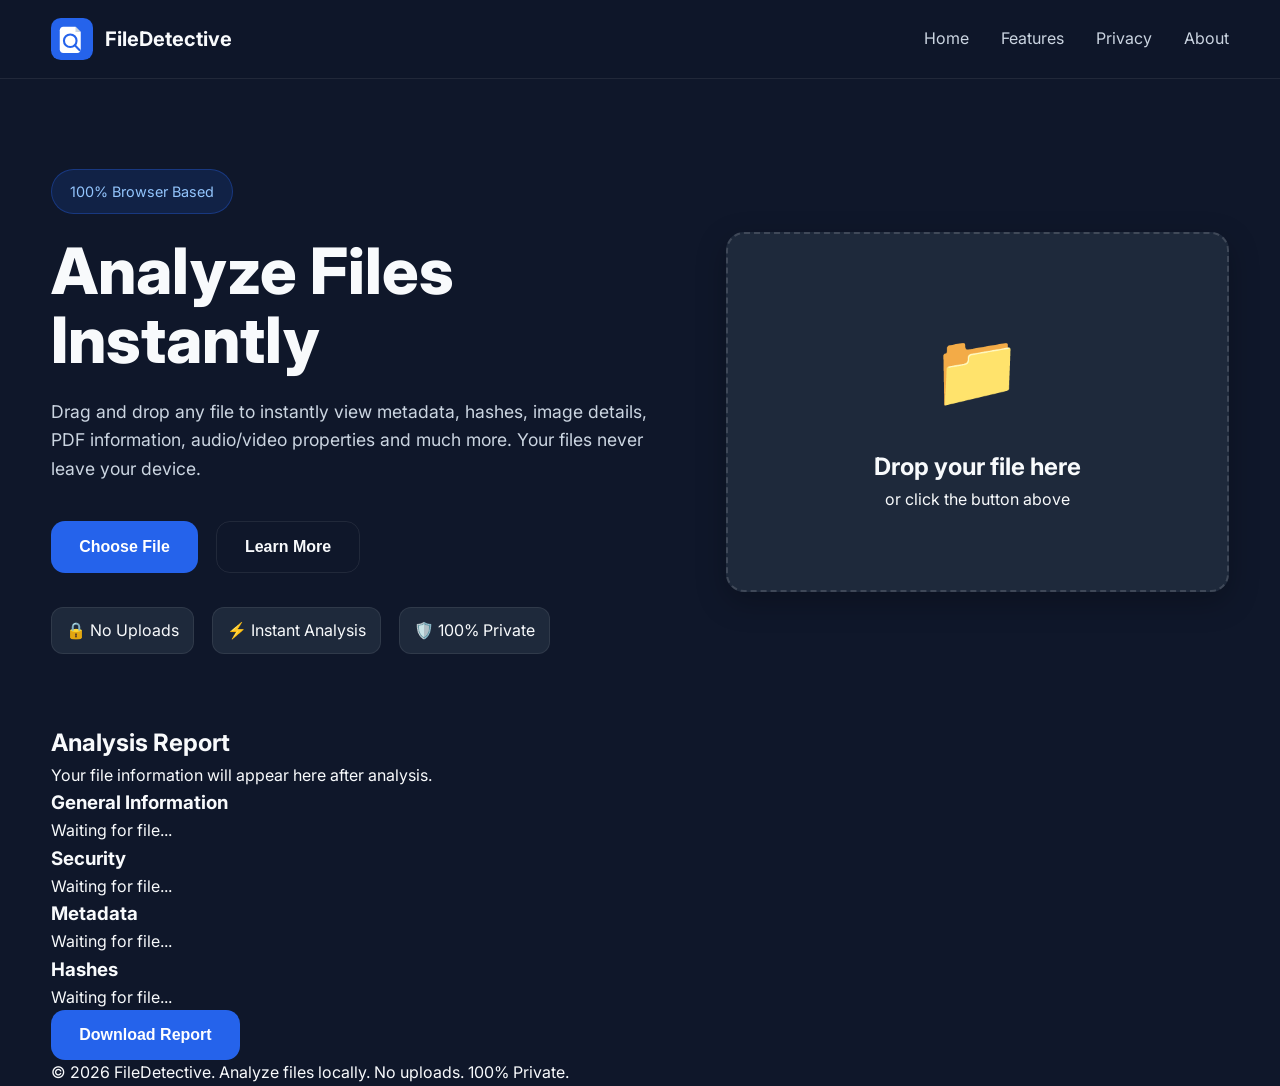
==== index.html @ 33a8b301 "Update index.html" ====
<!DOCTYPE html>
<html lang="en">

<head>

<meta charset="UTF-8">

<meta http-equiv="X-UA-Compatible" content="IE=edge">

<meta name="viewport" content="width=device-width, initial-scale=1.0">


<title>
FileDetective – Analyze Files Instantly in Your Browser
</title>


<meta name="description" content="Analyze files instantly in your browser. View metadata, hashes, image details, PDF information, audio and video properties. No uploads. 100% private.">


<meta name="keywords" content="file analyzer,file metadata,file info,pdf metadata,image metadata,file hash,sha256,file detective,mime type">


<meta name="author" content="FileDetective">


<meta name="robots" content="index,follow,max-image-preview:large">


<meta name="theme-color" content="#0F172A">


<meta name="application-name" content="FileDetective">


<meta name="apple-mobile-web-app-capable" content="yes">


<link rel="canonical" href="https://templeguidegujarat01.github.io/filedetective/">


<link rel="manifest" href="manifest.json">


<!-- Open Graph -->

<meta property="og:type" content="website">

<meta property="og:title" content="FileDetective - Private File Analyzer">

<meta property="og:description" content="Analyze files instantly in your browser. No uploads. 100% private.">

<meta property="og:url" content="https://templeguidegujarat01.github.io/filedetective/">

<meta property="og:image" content="https://templeguidegujarat01.github.io/filedetective/assets/logo.svg">


<!-- Twitter -->

<meta name="twitter:card" content="summary_large_image">

<meta name="twitter:title" content="FileDetective - Private File Analyzer">

<meta name="twitter:description" content="Analyze files instantly in your browser. No uploads. 100% private.">

<meta name="twitter:image" content="https://templeguidegujarat01.github.io/filedetective/assets/logo.svg">


<link rel="icon" href="assets/favicon.ico">


<link rel="preconnect" href="https://fonts.googleapis.com">

<link rel="preconnect" href="https://fonts.gstatic.com" crossorigin>


<link href="https://fonts.googleapis.com/css2?family=Inter:wght@300;400;500;600;700;800&display=swap" rel="stylesheet">


<link rel="stylesheet" href="style.css">

<link rel="stylesheet" href="css/responsive.css">

<link rel="stylesheet" href="css/animations.css">


</head>


<body>


<div id="app">


<header class="site-header">


<div class="container">


<div class="logo">


<img src="assets/logo.svg" alt="FileDetective Logo">


<span>
FileDetective
</span>


</div>


<nav>


<a href="#">
Home
</a>


<a href="#">
Features
</a>


<a href="#">
Privacy
</a>


<a href="#">
About
</a>


</nav>


</div>


</header>


<main>


<section class="hero">


<div class="container hero-container">


<div class="hero-content">


<span class="badge">
100% Browser Based
</span>


<h1>
Analyze Files Instantly
</h1>


<p class="hero-description">

Drag and drop any file to instantly view metadata, hashes, image details,
PDF information, audio/video properties and much more.
Your files never leave your device.

</p>


<div class="hero-buttons">


<button class="primary-btn" id="chooseFileBtn">

Choose File

</button>


<button class="secondary-btn">

Learn More

</button>


</div>


<div class="privacy-points">


<div>
🔒 No Uploads
</div>


<div>
⚡ Instant Analysis
</div>


<div>
🛡️ 100% Private
</div>


</div>


</div>


<div class="hero-preview">


<div class="upload-card">


<div class="upload-icon">

📁

</div>


<h2>
Drop your file here
</h2>


<p>
or click the button above
</p>


<input
type="file"
id="fileInput"
hidden
>


</div>


</div>


</div>


</section>


</main>



<section class="analysis-section">


<div class="container">


<div class="section-title">


<h2>
Analysis Report
</h2>


<p>
Your file information will appear here after analysis.
</p>


</div>



<div class="analysis-grid">



<div class="info-card">


<h3>
General Information
</h3>


<div id="generalInfo">

Waiting for file...

</div>


</div>




<div class="info-card">


<h3>
Security
</h3>


<div id="securityInfo">

Waiting for file...

</div>


</div>




<div class="info-card">


<h3>
Metadata
</h3>


<div id="metadataInfo">

Waiting for file...

</div>


</div>




<div class="info-card">


<h3>
Hashes
</h3>


<div id="hashInfo">

Waiting for file...

</div>


</div>



</div>



<button id="downloadReportBtn" class="primary-btn">

Download Report

</button>



</div>


</section>



<footer class="site-footer">


<div class="container">


<p>

© 2026 FileDetective. Analyze files locally. No uploads. 100% Private.

</p>


</div>


</footer>


</div>
---- style.css ----
/* =========================
   FileDetective
   Global Styles
========================= */

*{
    margin:0;
    padding:0;
    box-sizing:border-box;
}

:root{

    --bg:#0F172A;
    --card:#1E293B;
    --card2:#162235;

    --primary:#2563EB;

    --text:#F8FAFC;
    --text2:#CBD5E1;

    --success:#22C55E;
    --warning:#F59E0B;
    --danger:#EF4444;

    --border:rgba(255,255,255,.08);

    --radius:18px;

    --shadow:
        0 10px 30px rgba(0,0,0,.25);

}

html{
    scroll-behavior:smooth;
}

body{

    font-family:'Inter',sans-serif;

    background:var(--bg);

    color:var(--text);

    line-height:1.6;

    -webkit-font-smoothing:antialiased;

}

img{
    max-width:100%;
    display:block;
}

a{
    color:inherit;
    text-decoration:none;
}

.container{

    width:min(1280px,92%);

    margin:auto;

}

.site-header{

    position:sticky;

    top:0;

    z-index:1000;

    backdrop-filter:blur(18px);

    background:rgba(15,23,42,.82);

    border-bottom:1px solid var(--border);

}

.site-header .container{

    display:flex;

    justify-content:space-between;

    align-items:center;

    height:78px;

}

.logo{

    display:flex;

    align-items:center;

    gap:12px;

    font-size:1.25rem;

    font-weight:700;

}

.logo img{

    width:42px;

    height:42px;

}

nav{

    display:flex;

    gap:32px;

}

nav a{

    color:var(--text2);

    transition:.25s;

}

nav a:hover{

    color:var(--text);

}

/* =========================
   Hero Section
========================= */

.hero{

    padding:90px 0 70px;

}

.hero-container{

    display:grid;

    grid-template-columns:1.1fr .9fr;

    gap:60px;

    align-items:center;

}

.badge{

    display:inline-block;

    padding:10px 18px;

    background:rgba(37,99,235,.15);

    color:#93C5FD;

    border:1px solid rgba(37,99,235,.35);

    border-radius:999px;

    font-size:.9rem;

    margin-bottom:22px;

}

.hero h1{

    font-size:4rem;

    line-height:1.08;

    font-weight:800;

    margin-bottom:24px;

}

.hero-description{

    color:var(--text2);

    font-size:1.1rem;

    max-width:640px;

}

.hero-buttons{

    display:flex;

    gap:18px;

    margin-top:38px;

}

.primary-btn,
.secondary-btn{

    border:none;

    cursor:pointer;

    border-radius:14px;

    padding:16px 28px;

    font-size:1rem;

    font-weight:600;

    transition:.25s;

}

.primary-btn{

    background:var(--primary);

    color:#fff;

}

.primary-btn:hover{

    transform:translateY(-2px);

}

.secondary-btn{

    background:transparent;

    color:var(--text);

    border:1px solid var(--border);

}

.privacy-points{

    display:flex;

    gap:18px;

    margin-top:34px;

    flex-wrap:wrap;

}

.privacy-points div{

    background:var(--card);

    border:1px solid var(--border);

    border-radius:12px;

    padding:10px 14px;

}

.upload-card{

    background:var(--card);

    border:2px dashed rgba(255,255,255,.15);

    border-radius:var(--radius);

    min-height:360px;

    display:flex;

    flex-direction:column;

    justify-content:center;

    align-items:center;

    text-align:center;

    box-shadow:var(--shadow);

}

.upload-icon{

    font-size:72px;

    margin-bottom:22px;

}
---- css/responsive.css ----
@media (max-width: 900px){

    .hero-container{

        grid-template-columns:1fr;

        text-align:center;

    }


    .hero h1{

        font-size:2.8rem;

    }


    .hero-description{

        margin:auto;

    }


    .hero-buttons{

        justify-content:center;

    }


    .privacy-points{

        justify-content:center;

    }


    nav{

        display:none;

    }

}


@media (max-width:600px){

    .hero{

        padding:60px 0 40px;

    }


    .hero h1{

        font-size:2.2rem;

    }


    .hero-description{

        font-size:1rem;

    }


    .upload-card{

        min-height:280px;

    }


    .site-header .container{

        height:70px;

    }

}
---- css/animations.css ----
@keyframes fadeUp {

    from{

        opacity:0;

        transform:translateY(20px);

    }

    to{

        opacity:1;

        transform:translateY(0);

    }

}


.hero-content,
.hero-preview{

    animation:fadeUp .6s ease forwards;

}


.upload-card{

    transition:.3s ease;

}


.upload-card:hover{

    transform:translateY(-5px);

}


.info-card{

    transition:.3s ease;

}


.info-card:hover{

    transform:translateY(-4px);

}
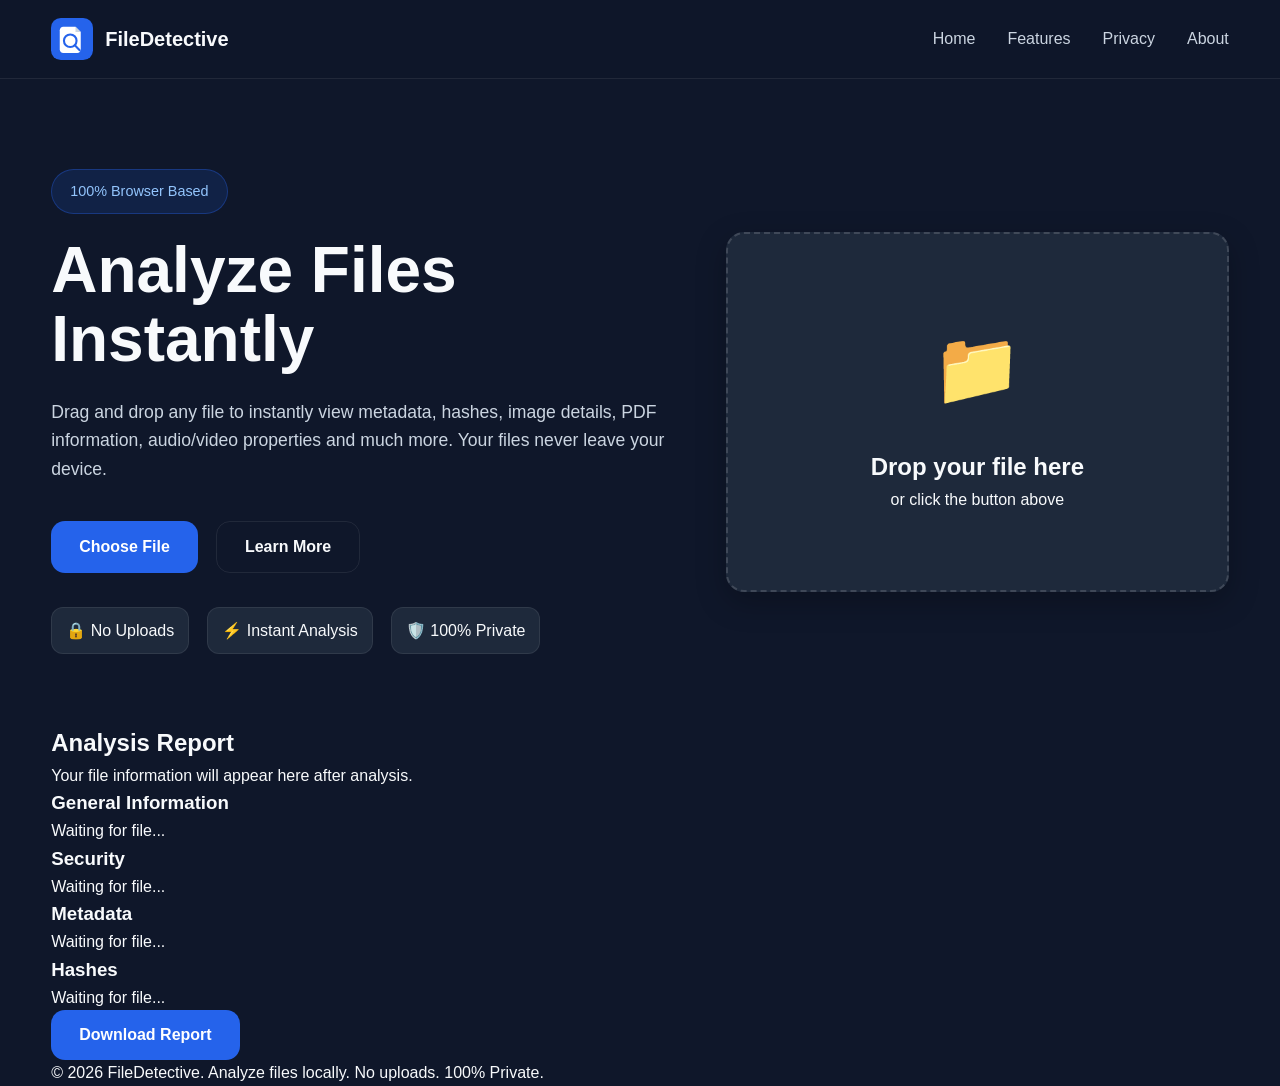
==== commit 415822ae: "Update index.html" ====
--- a/index.html
+++ b/index.html
@@ -74,7 +74,7 @@
 <link rel="preconnect" href="https://fonts.gstatic.com" crossorigin>
 
 
-<link href="https://fonts.googleapis.com/css2?family=Inter:wght@300;400;500;600;700;800&display=swap" rel="stylesheet">
+<link href="https://fonts.googleapis.com/css2?family=Manrope:wght@300;400;500;600;700;800&display=swap" rel="stylesheet">
 
 
 <link rel="stylesheet" href="style.css">
@@ -411,3 +411,22 @@
 
 
 </div>
+
+<script src="js/hash.js"></script>
+
+<script src="js/image.js"></script>
+
+<script src="js/audio.js"></script>
+
+<script src="js/video.js"></script>
+
+<script src="js/pdf.js"></script>
+
+<script src="js/export.js"></script>
+
+<script src="app.js"></script>
+
+
+</body>
+
+</html>
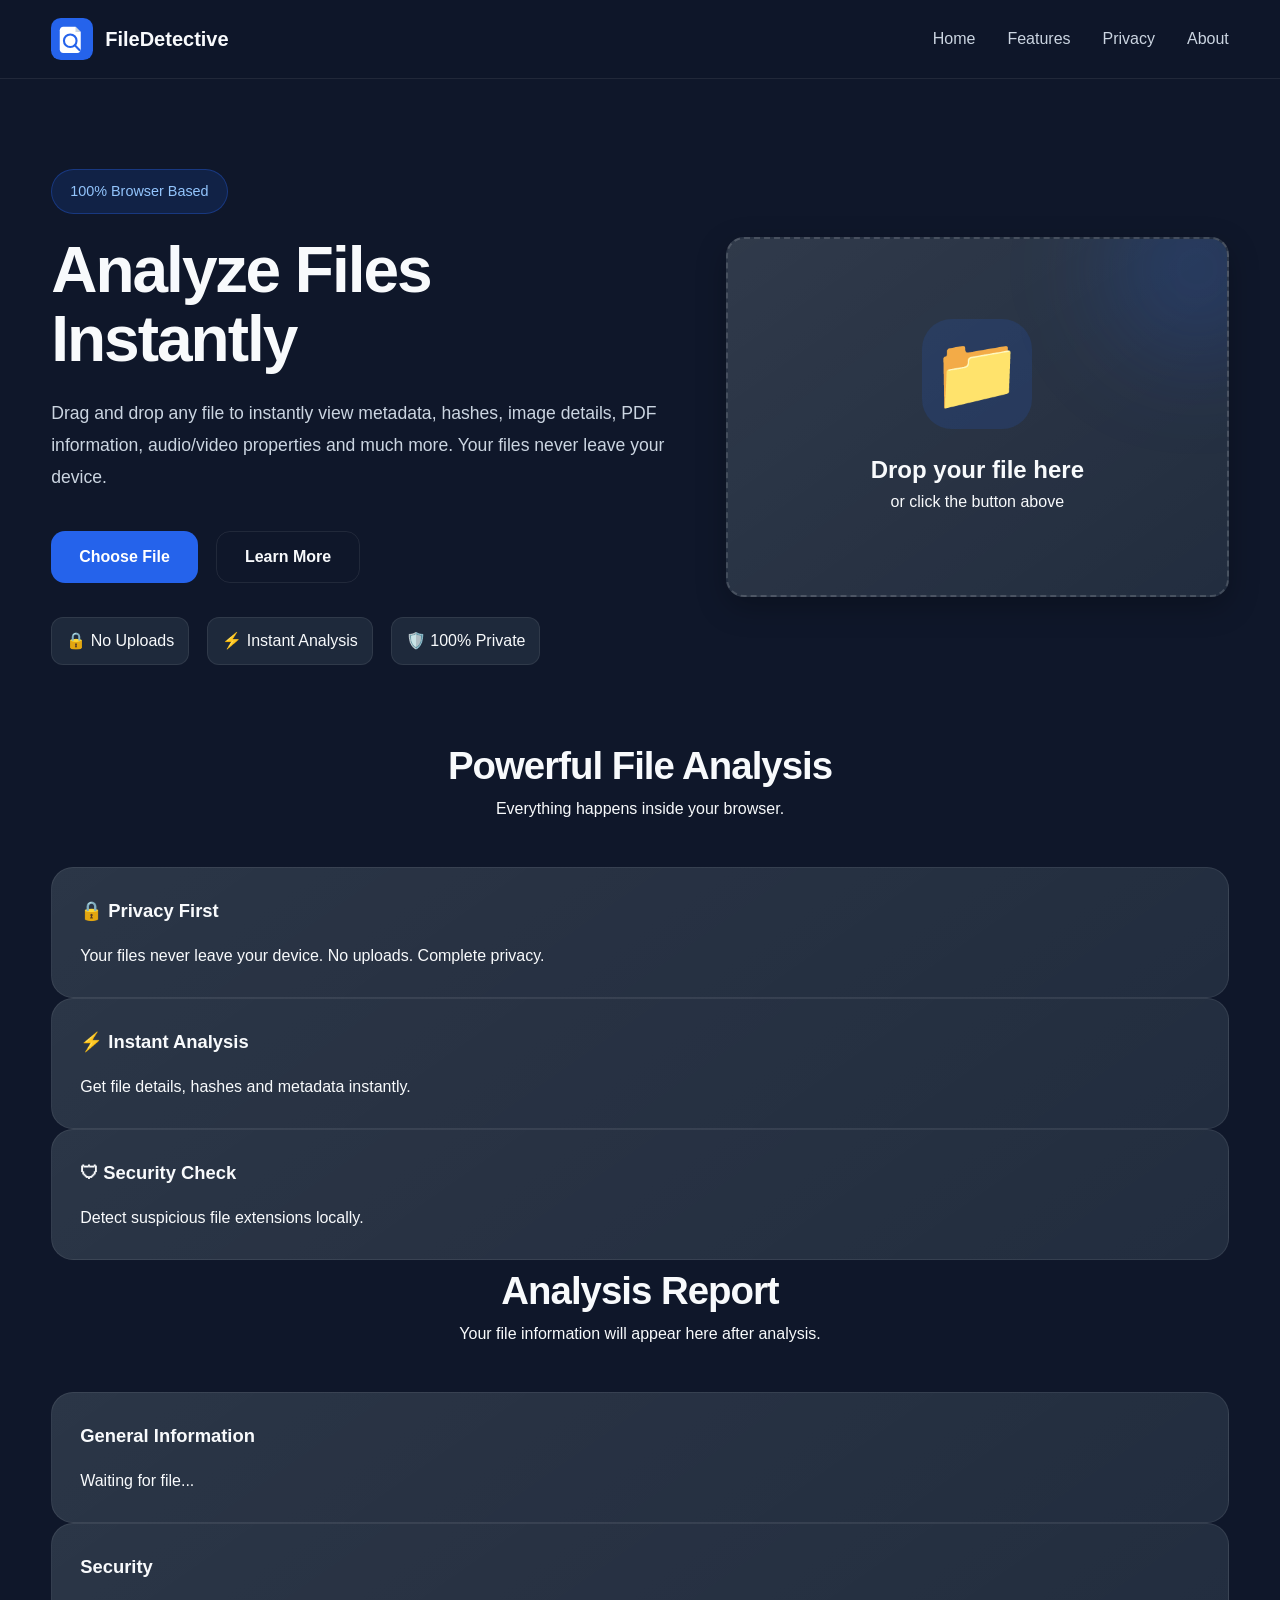
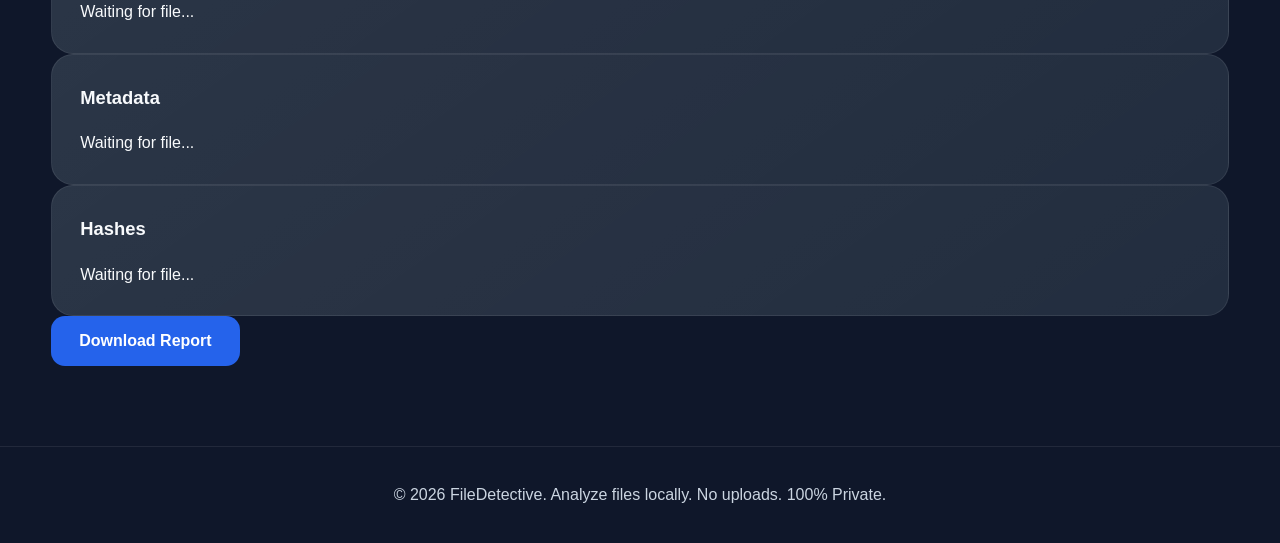
==== commit 00ae9b09: "Update index.html" ====
--- a/index.html
+++ b/index.html
@@ -265,6 +265,72 @@
 </main>
 
 
+<section class="features-section" id="features">
+
+<div class="container">
+
+<div class="section-title">
+
+<h2>
+Powerful File Analysis
+</h2>
+
+<p>
+Everything happens inside your browser.
+</p>
+
+</div>
+
+
+<div class="analysis-grid">
+
+
+<div class="info-card">
+
+<h3>
+🔒 Privacy First
+</h3>
+
+<p>
+Your files never leave your device.
+No uploads. Complete privacy.
+</p>
+
+</div>
+
+
+<div class="info-card">
+
+<h3>
+⚡ Instant Analysis
+</h3>
+
+<p>
+Get file details, hashes and metadata instantly.
+</p>
+
+</div>
+
+
+<div class="info-card">
+
+<h3>
+🛡 Security Check
+</h3>
+
+<p>
+Detect suspicious file extensions locally.
+</p>
+
+</div>
+
+
+</div>
+
+</div>
+
+</section>
+
 
 <section class="analysis-section">
 
--- a/style.css
+++ b/style.css
@@ -39,7 +39,7 @@
 
 body{
 
-    font-family:'Inter',sans-serif;
+    font-family:'Manrope',sans-serif;
 
     background:var(--bg);
 
@@ -313,3 +313,147 @@
     margin-bottom:22px;
 
 }
+
+/* =========================
+   Premium UI Upgrade
+========================= */
+
+.hero h1{
+
+    letter-spacing:-2px;
+
+}
+
+
+.hero-description{
+
+    line-height:1.8;
+
+}
+
+
+.upload-card{
+
+    position:relative;
+
+    overflow:hidden;
+
+    background:
+    linear-gradient(
+        145deg,
+        rgba(255,255,255,.08),
+        rgba(255,255,255,.02)
+    ),
+    var(--card);
+
+}
+
+
+.upload-card::before{
+
+    content:"";
+
+    position:absolute;
+
+    width:180px;
+
+    height:180px;
+
+    border-radius:50%;
+
+    background:rgba(37,99,235,.18);
+
+    filter:blur(50px);
+
+    top:-60px;
+
+    right:-60px;
+
+}
+
+
+.upload-icon{
+
+    background:rgba(37,99,235,.15);
+
+    width:110px;
+
+    height:110px;
+
+    display:flex;
+
+    align-items:center;
+
+    justify-content:center;
+
+    border-radius:30px;
+
+}
+
+
+.info-card{
+
+    background:
+    linear-gradient(
+        145deg,
+        rgba(255,255,255,.06),
+        rgba(255,255,255,.02)
+    ),
+    var(--card);
+
+    border:1px solid var(--border);
+
+    padding:28px;
+
+    border-radius:22px;
+
+}
+
+
+.info-card h3{
+
+    margin-bottom:18px;
+
+    font-size:1.15rem;
+
+}
+
+
+.analysis-grid{
+
+    gap:24px;
+
+}
+
+
+.section-title{
+
+    text-align:center;
+
+    margin-bottom:45px;
+
+}
+
+
+.section-title h2{
+
+    font-size:2.4rem;
+
+    letter-spacing:-1px;
+
+}
+
+
+.site-footer{
+
+    margin-top:80px;
+
+    padding:35px 0;
+
+    border-top:1px solid var(--border);
+
+    color:var(--text2);
+
+    text-align:center;
+
+}
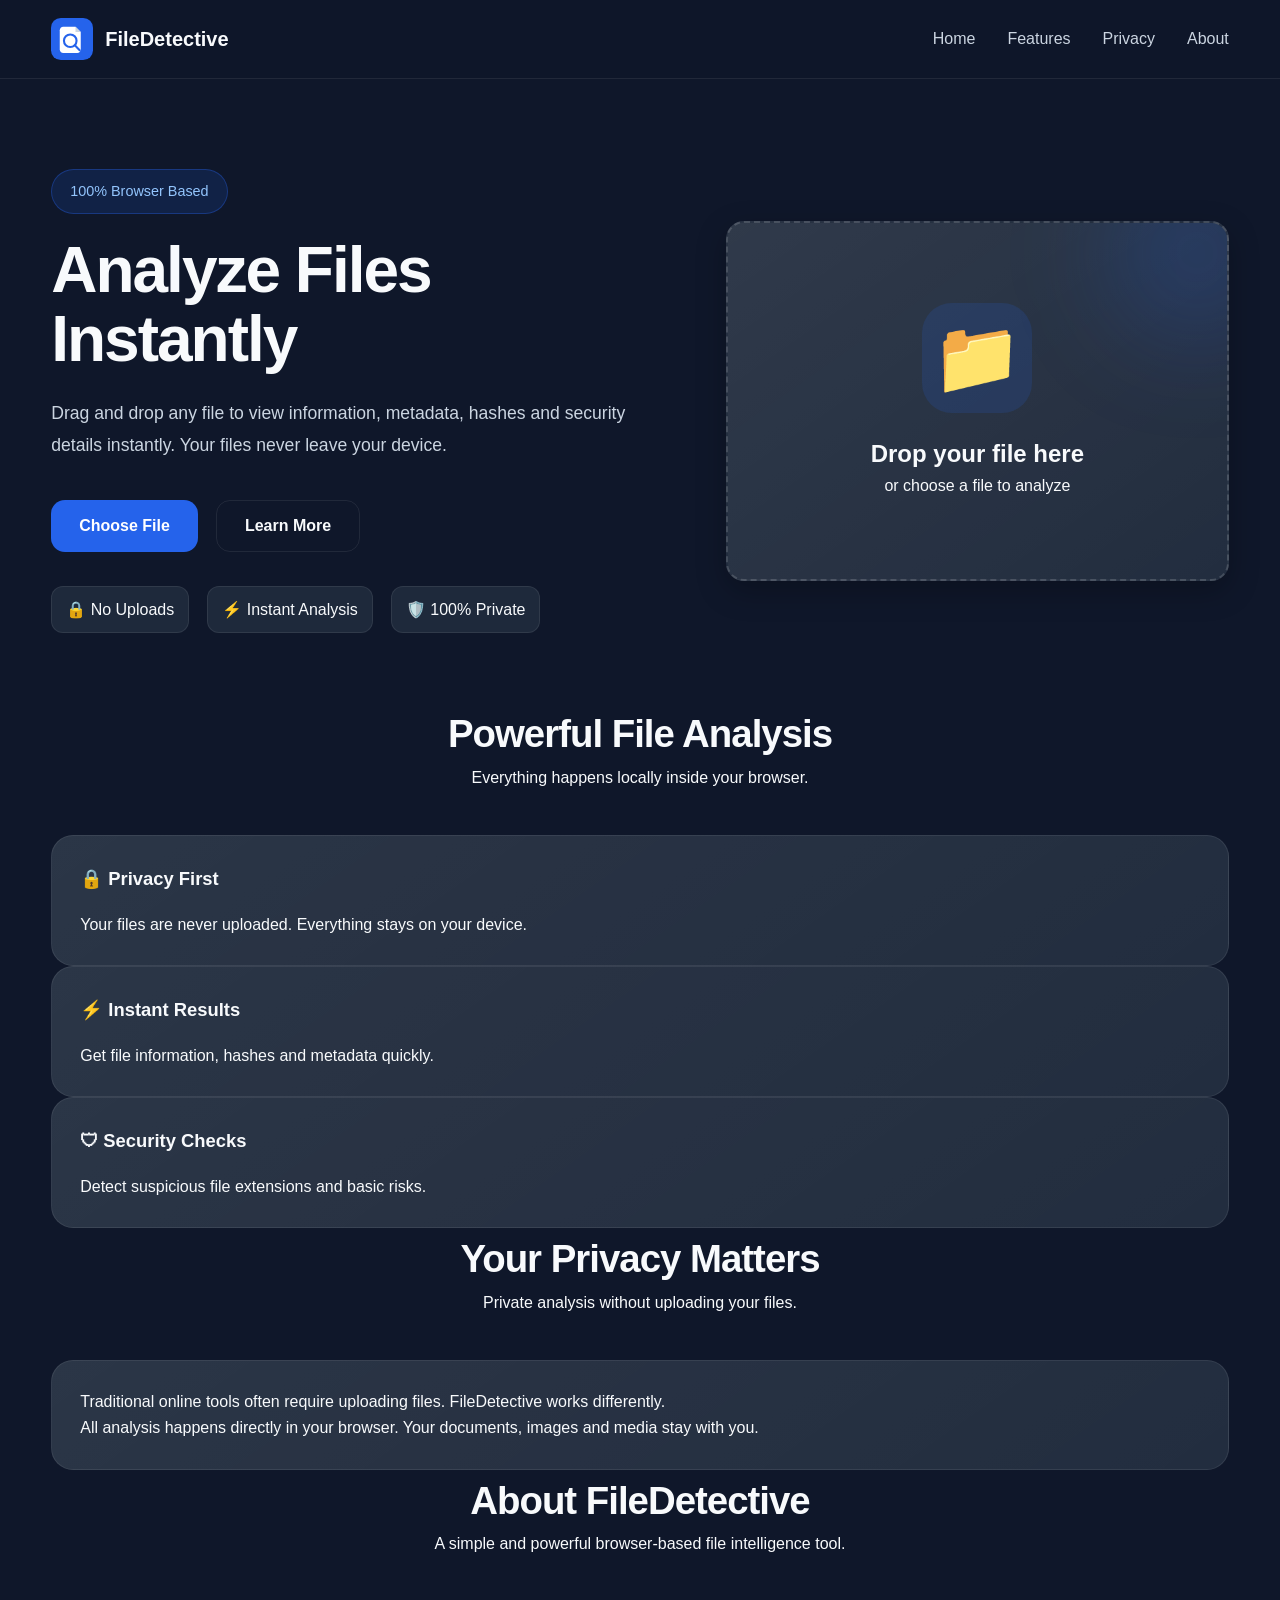
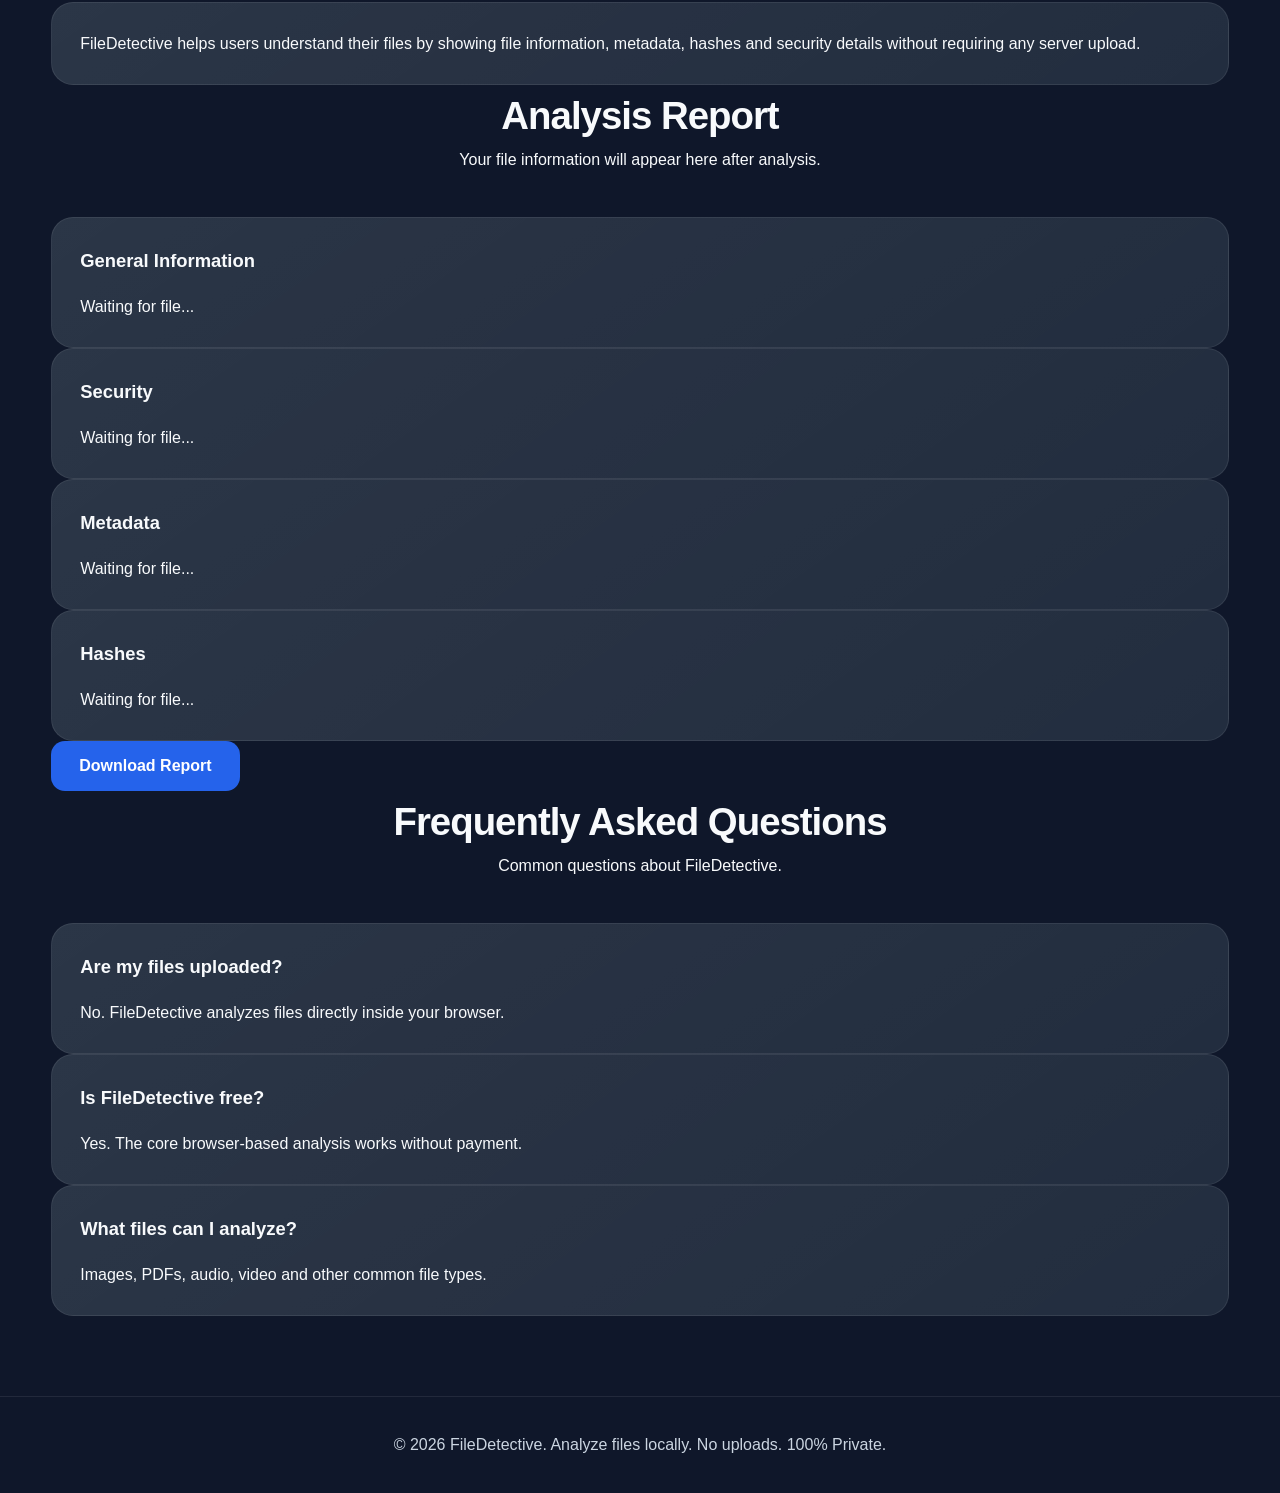
==== commit 0acbdc5b: "Update index.html" ====
--- a/index.html
+++ b/index.html
@@ -11,14 +11,14 @@
 
 
 <title>
-FileDetective – Analyze Files Instantly in Your Browser
+FileDetective – Private Browser File Analyzer
 </title>
 
 
-<meta name="description" content="Analyze files instantly in your browser. View metadata, hashes, image details, PDF information, audio and video properties. No uploads. 100% private.">
-
-
-<meta name="keywords" content="file analyzer,file metadata,file info,pdf metadata,image metadata,file hash,sha256,file detective,mime type">
+<meta name="description" content="Analyze files instantly in your browser. View metadata, hashes, file information and security details. No uploads. 100% private.">
+
+
+<meta name="keywords" content="file analyzer,file metadata,file hash,sha256,private file analyzer,file detective">
 
 
 <meta name="author" content="FileDetective">
@@ -48,25 +48,28 @@
 
 <meta property="og:title" content="FileDetective - Private File Analyzer">
 
-<meta property="og:description" content="Analyze files instantly in your browser. No uploads. 100% private.">
+<meta property="og:description" content="Analyze files locally in your browser. No uploads. 100% private.">
 
 <meta property="og:url" content="https://templeguidegujarat01.github.io/filedetective/">
 
 <meta property="og:image" content="https://templeguidegujarat01.github.io/filedetective/assets/logo.svg">
 
 
+
 <!-- Twitter -->
 
 <meta name="twitter:card" content="summary_large_image">
 
 <meta name="twitter:title" content="FileDetective - Private File Analyzer">
 
-<meta name="twitter:description" content="Analyze files instantly in your browser. No uploads. 100% private.">
+<meta name="twitter:description" content="Analyze files locally. No uploads. 100% private.">
 
 <meta name="twitter:image" content="https://templeguidegujarat01.github.io/filedetective/assets/logo.svg">
 
 
-<link rel="icon" href="assets/favicon.ico">
+
+<link rel="icon" href="assets/logo.svg">
+
 
 
 <link rel="preconnect" href="https://fonts.googleapis.com">
@@ -87,10 +90,12 @@
 </head>
 
 
+
 <body>
 
 
 <div id="app">
+
 
 
 <header class="site-header">
@@ -113,25 +118,26 @@
 </div>
 
 
+
 <nav>
 
 
-<a href="#">
+<a href="#home">
 Home
 </a>
 
 
-<a href="#">
+<a href="#features">
 Features
 </a>
 
 
-<a href="#">
+<a href="#privacy">
 Privacy
 </a>
 
 
-<a href="#">
+<a href="#about">
 About
 </a>
 
@@ -145,7 +151,10 @@
 </header>
 
 
-<main>
+
+
+
+<main id="home">
 
 
 <section class="hero">
@@ -162,20 +171,24 @@
 </span>
 
 
+
 <h1>
 Analyze Files Instantly
 </h1>
 
 
+
 <p class="hero-description">
 
-Drag and drop any file to instantly view metadata, hashes, image details,
-PDF information, audio/video properties and much more.
+Drag and drop any file to view information, metadata,
+hashes and security details instantly.
+
 Your files never leave your device.
 
 </p>
 
 
+
 <div class="hero-buttons">
 
 
@@ -186,7 +199,7 @@
 </button>
 
 
-<button class="secondary-btn">
+<button class="secondary-btn" onclick="document.querySelector('#features').scrollIntoView()">
 
 Learn More
 
@@ -194,6 +207,7 @@
 
 
 </div>
+
 
 
 <div class="privacy-points">
@@ -217,8 +231,8 @@
 </div>
 
 
-</div>
-
+
+</div>
 
 <div class="hero-preview">
 
@@ -239,7 +253,7 @@
 
 
 <p>
-or click the button above
+or choose a file to analyze
 </p>
 
 
@@ -250,6 +264,7 @@
 >
 
 
+
 </div>
 
 
@@ -265,21 +280,31 @@
 </main>
 
 
+
+
+
 <section class="features-section" id="features">
 
+
 <div class="container">
 
+
 <div class="section-title">
+
 
 <h2>
 Powerful File Analysis
 </h2>
 
-<p>
-Everything happens inside your browser.
-</p>
-
-</div>
+
+<p>
+Everything happens locally inside your browser.
+</p>
+
+
+</div>
+
+
 
 
 <div class="analysis-grid">
@@ -287,49 +312,167 @@
 
 <div class="info-card">
 
+
 <h3>
 🔒 Privacy First
 </h3>
 
-<p>
-Your files never leave your device.
-No uploads. Complete privacy.
-</p>
-
-</div>
-
-
-<div class="info-card">
-
-<h3>
-⚡ Instant Analysis
-</h3>
-
-<p>
-Get file details, hashes and metadata instantly.
-</p>
-
-</div>
-
-
-<div class="info-card">
-
-<h3>
-🛡 Security Check
-</h3>
-
-<p>
-Detect suspicious file extensions locally.
-</p>
-
-</div>
-
-
-</div>
-
-</div>
+
+<p>
+Your files are never uploaded. Everything stays on your device.
+</p>
+
+
+</div>
+
+
+
+<div class="info-card">
+
+
+<h3>
+⚡ Instant Results
+</h3>
+
+
+<p>
+Get file information, hashes and metadata quickly.
+</p>
+
+
+</div>
+
+
+
+<div class="info-card">
+
+
+<h3>
+🛡 Security Checks
+</h3>
+
+
+<p>
+Detect suspicious file extensions and basic risks.
+</p>
+
+
+</div>
+
+
+
+</div>
+
+
+</div>
+
 
 </section>
+
+
+
+
+
+<section class="privacy-section" id="privacy">
+
+
+<div class="container">
+
+
+<div class="section-title">
+
+
+<h2>
+Your Privacy Matters
+</h2>
+
+
+<p>
+Private analysis without uploading your files.
+</p>
+
+
+</div>
+
+
+
+<div class="info-card">
+
+
+<p>
+
+Traditional online tools often require uploading files.
+FileDetective works differently.
+
+</p>
+
+
+<p>
+
+All analysis happens directly in your browser.
+Your documents, images and media stay with you.
+
+</p>
+
+
+</div>
+
+
+</div>
+
+
+</section>
+
+
+
+
+
+<section class="about-section" id="about">
+
+
+<div class="container">
+
+
+<div class="section-title">
+
+
+<h2>
+About FileDetective
+</h2>
+
+
+<p>
+A simple and powerful browser-based file intelligence tool.
+</p>
+
+
+</div>
+
+
+
+
+<div class="info-card">
+
+
+<p>
+
+FileDetective helps users understand their files by showing
+file information, metadata, hashes and security details
+without requiring any server upload.
+
+</p>
+
+
+</div>
+
+
+</div>
+
+
+</section>
+
+
+
 
 
 <section class="analysis-section">
@@ -376,9 +519,6 @@
 
 </div>
 
-
-
-
 <div class="info-card">
 
 
@@ -438,7 +578,9 @@
 
 
 
-</div>
+
+</div>
+
 
 
 
@@ -457,6 +599,99 @@
 
 
 
+
+
+<section class="faq-section" id="faq">
+
+
+<div class="container">
+
+
+<div class="section-title">
+
+
+<h2>
+Frequently Asked Questions
+</h2>
+
+
+<p>
+Common questions about FileDetective.
+</p>
+
+
+</div>
+
+
+
+<div class="info-card">
+
+
+<h3>
+Are my files uploaded?
+</h3>
+
+
+<p>
+
+No. FileDetective analyzes files directly inside your browser.
+
+</p>
+
+
+</div>
+
+
+
+
+<div class="info-card">
+
+
+<h3>
+Is FileDetective free?
+</h3>
+
+
+<p>
+
+Yes. The core browser-based analysis works without payment.
+
+</p>
+
+
+</div>
+
+
+
+
+<div class="info-card">
+
+
+<h3>
+What files can I analyze?
+</h3>
+
+
+<p>
+
+Images, PDFs, audio, video and other common file types.
+
+</p>
+
+
+</div>
+
+
+
+</div>
+
+
+</section>
+
+
+
+
+
 <footer class="site-footer">
 
 
@@ -465,7 +700,8 @@
 
 <p>
 
-© 2026 FileDetective. Analyze files locally. No uploads. 100% Private.
+© 2026 FileDetective.
+Analyze files locally. No uploads. 100% Private.
 
 </p>
 
@@ -476,6 +712,7 @@
 </footer>
 
 
+
 </div>
 
 <script src="js/hash.js"></script>
@@ -493,6 +730,7 @@
 <script src="app.js"></script>
 
 
+
 </body>
 
 </html>
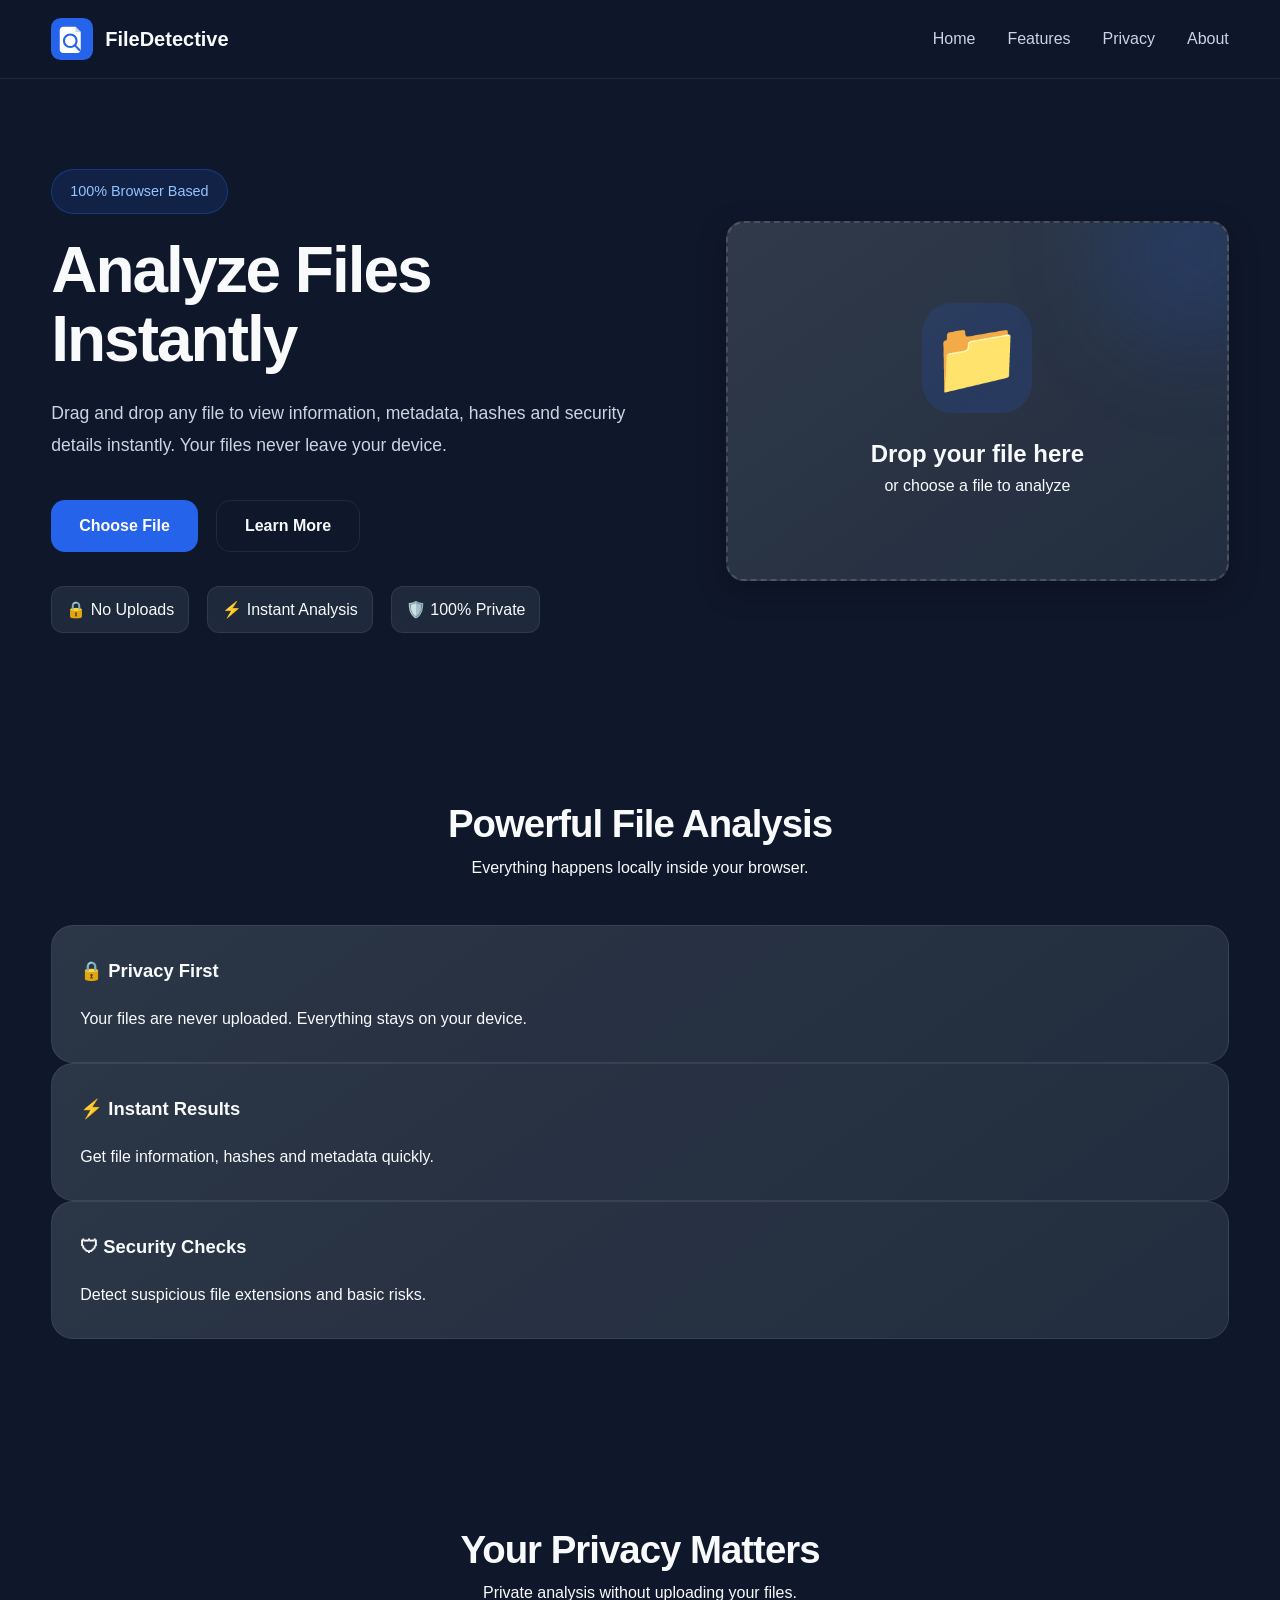
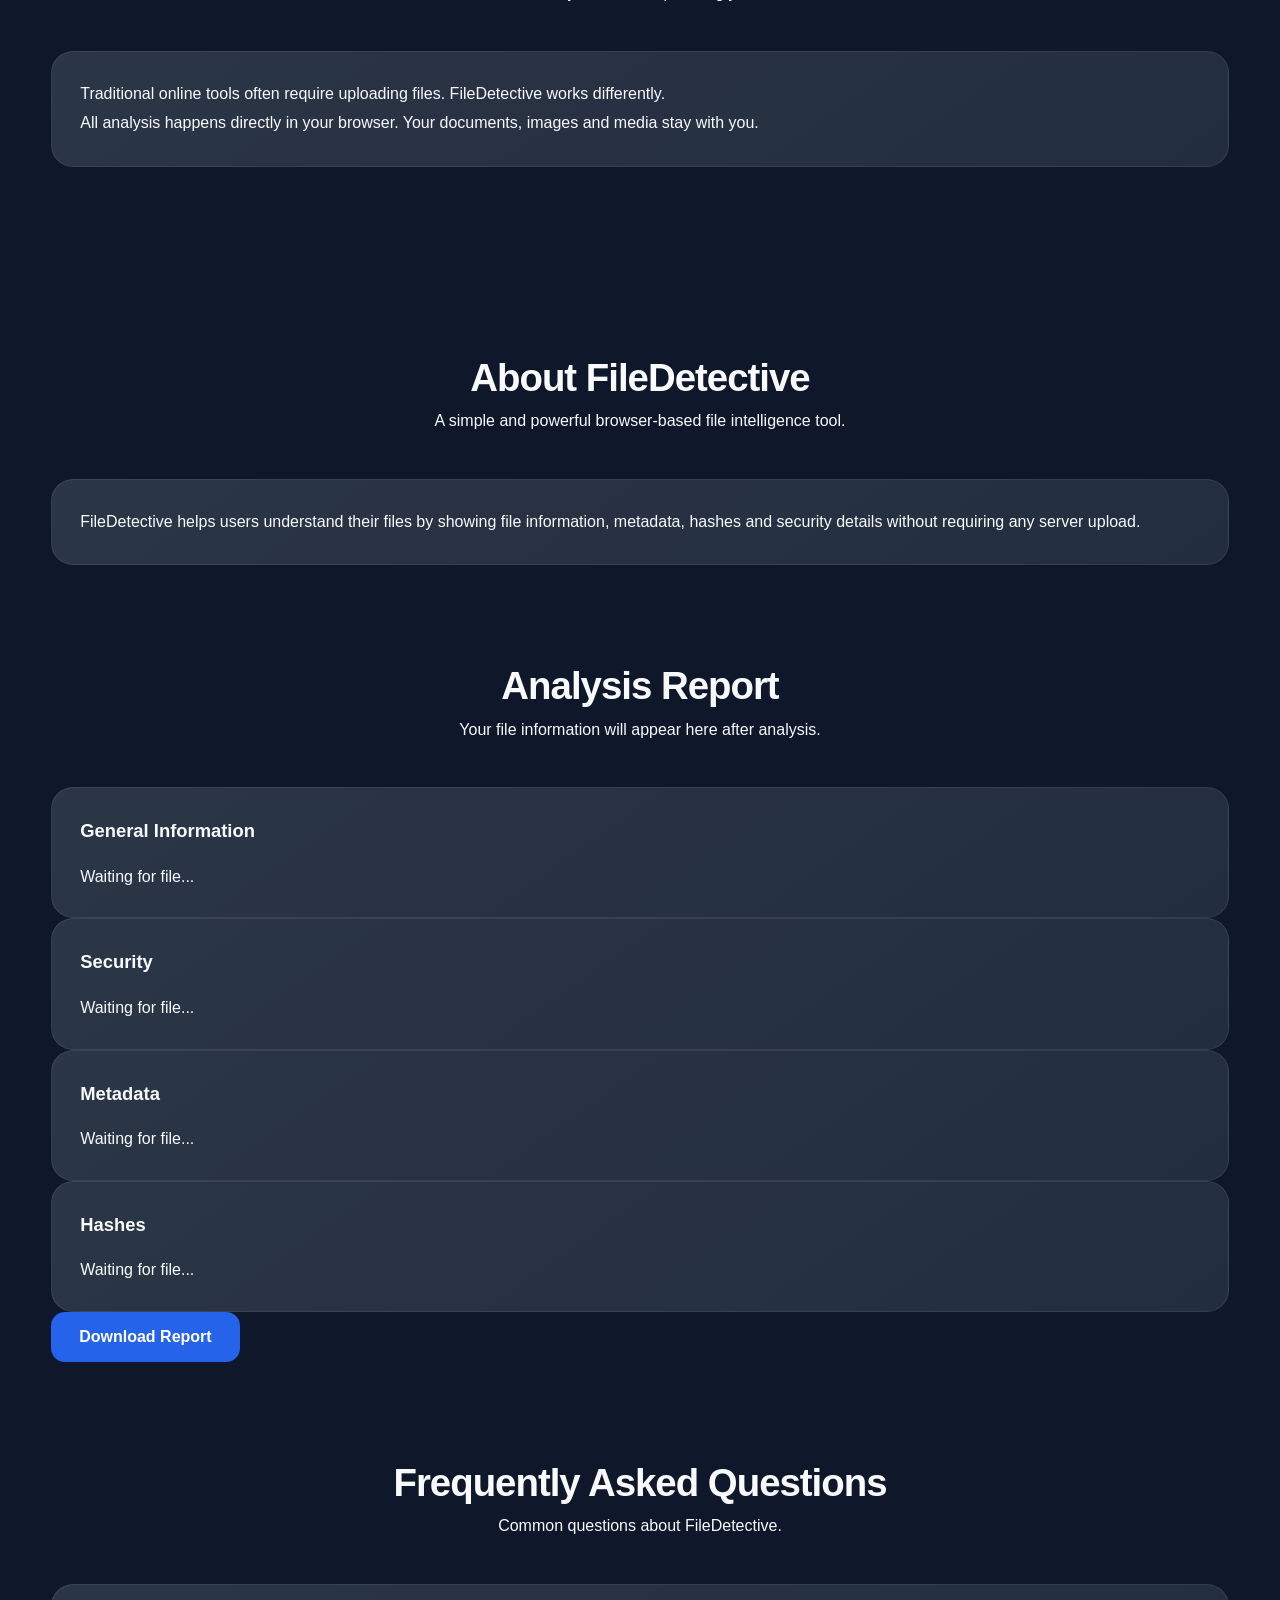
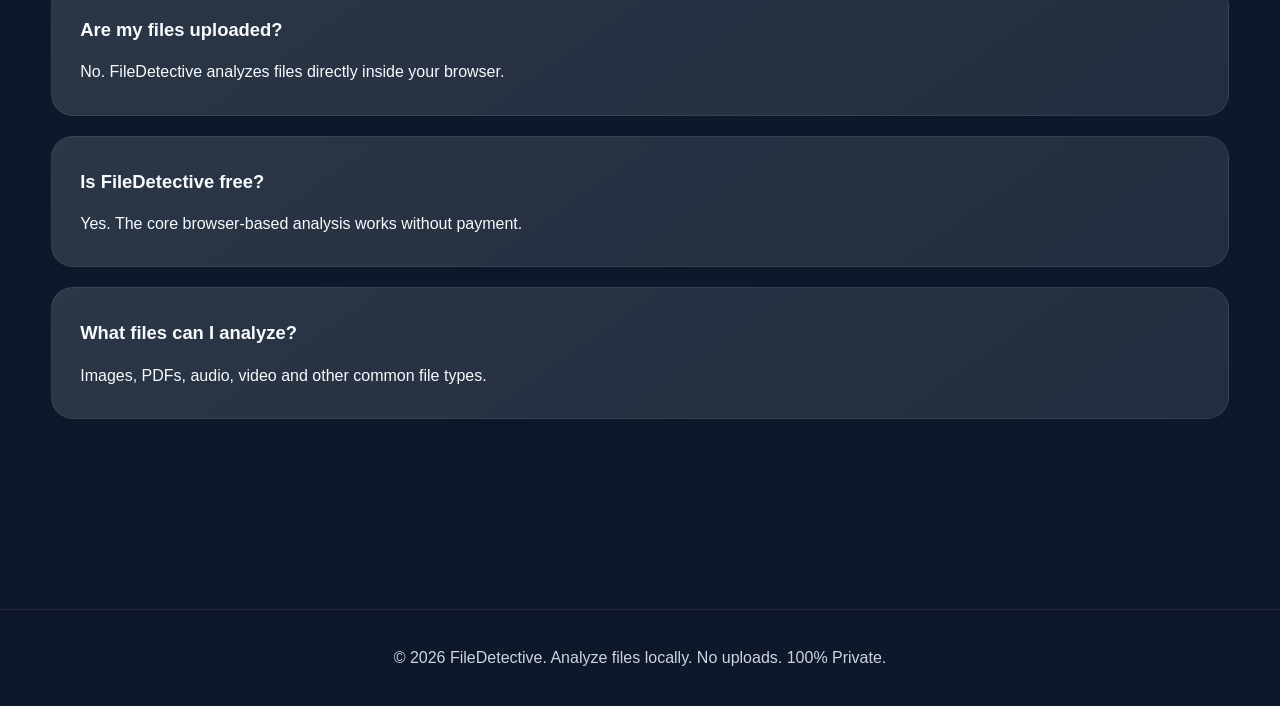
==== commit 09132d28: "Update index.html" ====
--- a/index.html
+++ b/index.html
@@ -2,6 +2,8 @@
 <html lang="en">
 
 <head>
+
+<meta name="google-site-verification" content="9KdSHVZAo9K8qN2FbIQZ9iyoyYiYhxjSf6dOUeaJiTQ" />
 
 <meta charset="UTF-8">
 
--- a/style.css
+++ b/style.css
@@ -457,3 +457,117 @@
     text-align:center;
 
 }
+
+/* ==========================
+   Extra Sections Styling
+========================== */
+
+
+.features-section,
+.privacy-section,
+.about-section,
+.faq-section{
+
+    padding:90px 0;
+
+}
+
+
+
+.features-section .info-card,
+.privacy-section .info-card,
+.about-section .info-card,
+.faq-section .info-card{
+
+    line-height:1.8;
+
+}
+
+
+
+.faq-section .info-card{
+
+    margin-bottom:20px;
+
+}
+
+
+
+.faq-section h3{
+
+    margin-bottom:12px;
+
+}
+
+
+
+.features-section .analysis-grid{
+
+    grid-template-columns:repeat(3,1fr);
+
+}
+
+
+
+@media(max-width:900px){
+
+    .features-section .analysis-grid{
+
+        grid-template-columns:1fr;
+
+    }
+
+}
+
+/* Mobile Header Fix */
+
+@media(max-width:768px){
+
+.site-header{
+
+    padding:20px 0;
+
+}
+
+
+.site-header .container{
+
+    flex-direction:column;
+
+    align-items:center;
+
+}
+
+
+.logo{
+
+    justify-content:center;
+
+}
+
+
+nav{
+
+    width:100%;
+
+    padding:15px;
+
+    border-radius:16px;
+
+    background:rgba(255,255,255,0.05);
+
+    display:flex;
+
+    justify-content:center;
+
+}
+
+
+nav a{
+
+    padding:8px 10px;
+
+}
+
+
+}
--- a/css/responsive.css
+++ b/css/responsive.css
@@ -83,3 +83,59 @@
     }
 
 }
+
+/* Mobile Navigation Improvement */
+
+@media(max-width:768px){
+
+.site-header .container{
+
+    flex-direction:column;
+
+    gap:20px;
+
+}
+
+
+nav{
+
+    display:flex;
+
+    flex-wrap:wrap;
+
+    justify-content:center;
+
+    gap:18px;
+
+}
+
+
+nav a{
+
+    font-size:14px;
+
+}
+
+
+.hero h1{
+
+    font-size:2.2rem;
+
+}
+
+
+.hero-description{
+
+    font-size:1rem;
+
+}
+
+
+.downloadReportBtn{
+
+    width:100%;
+
+}
+
+
+}
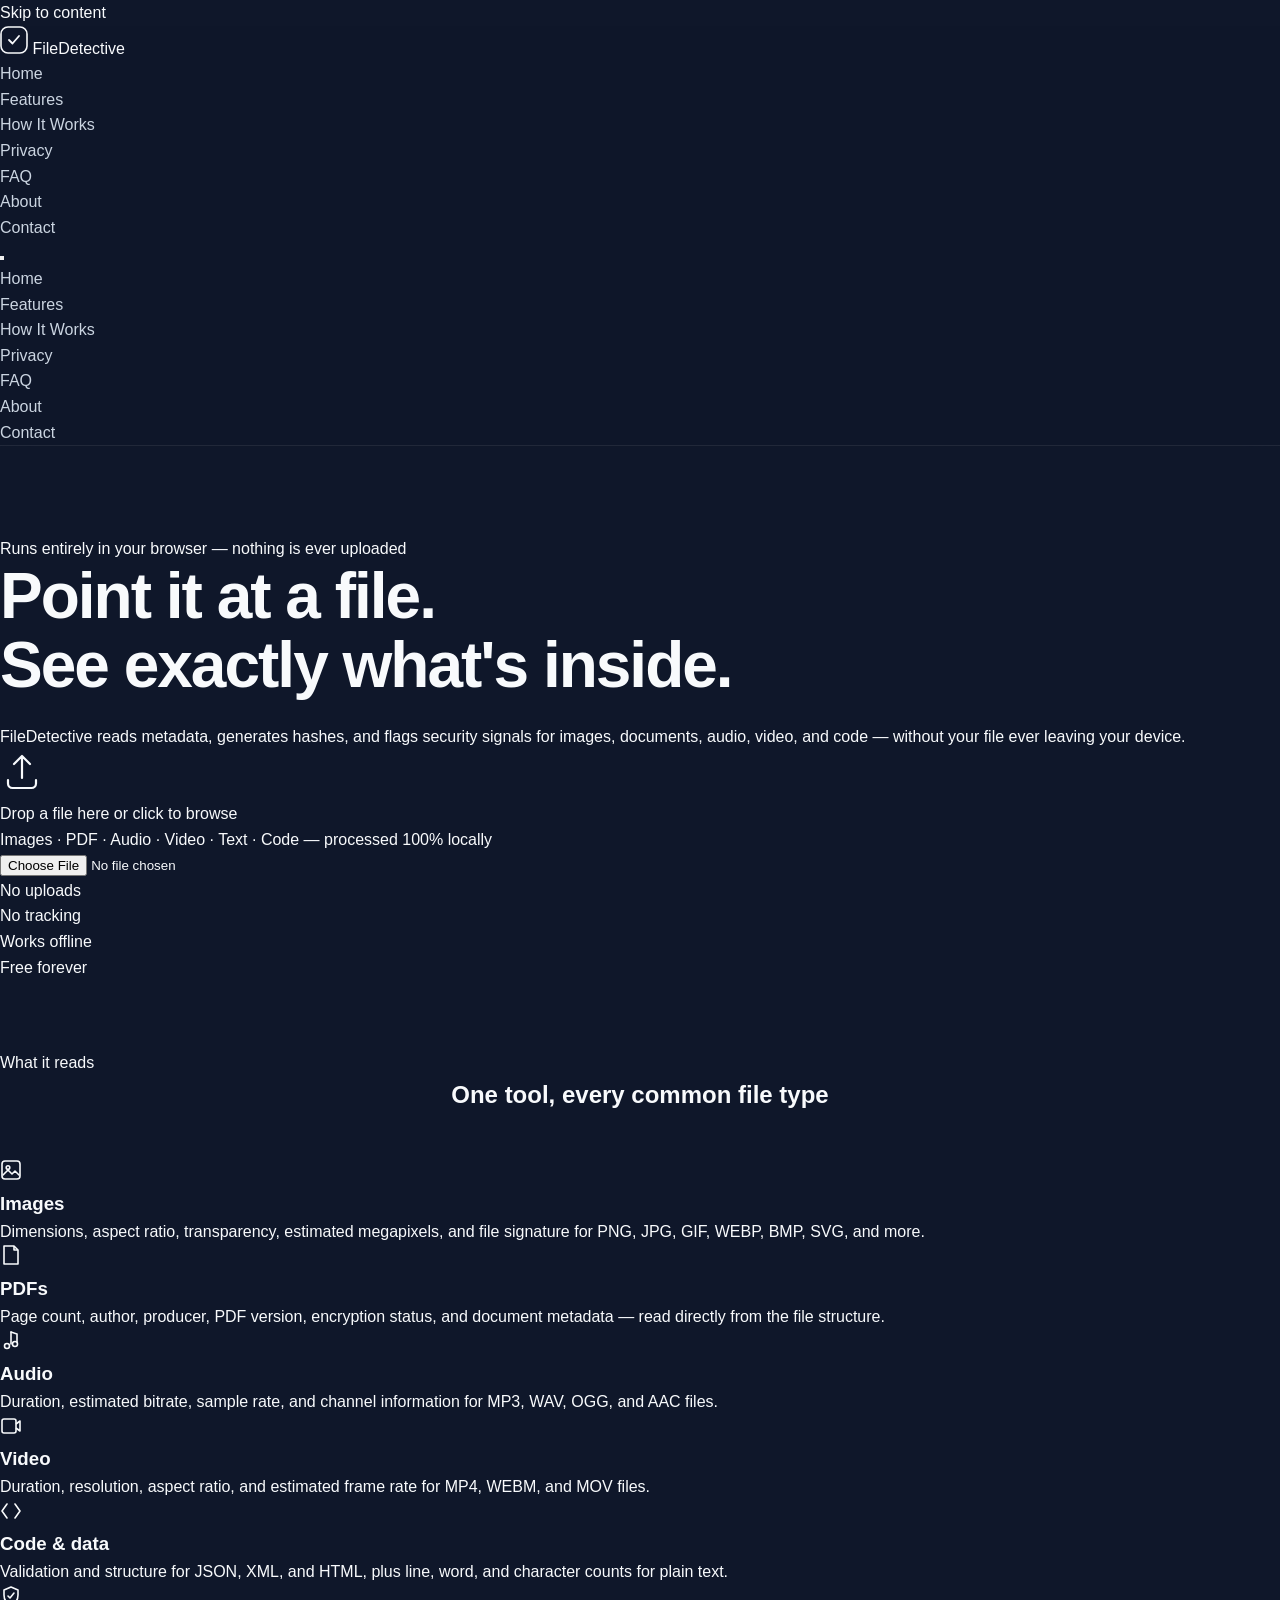
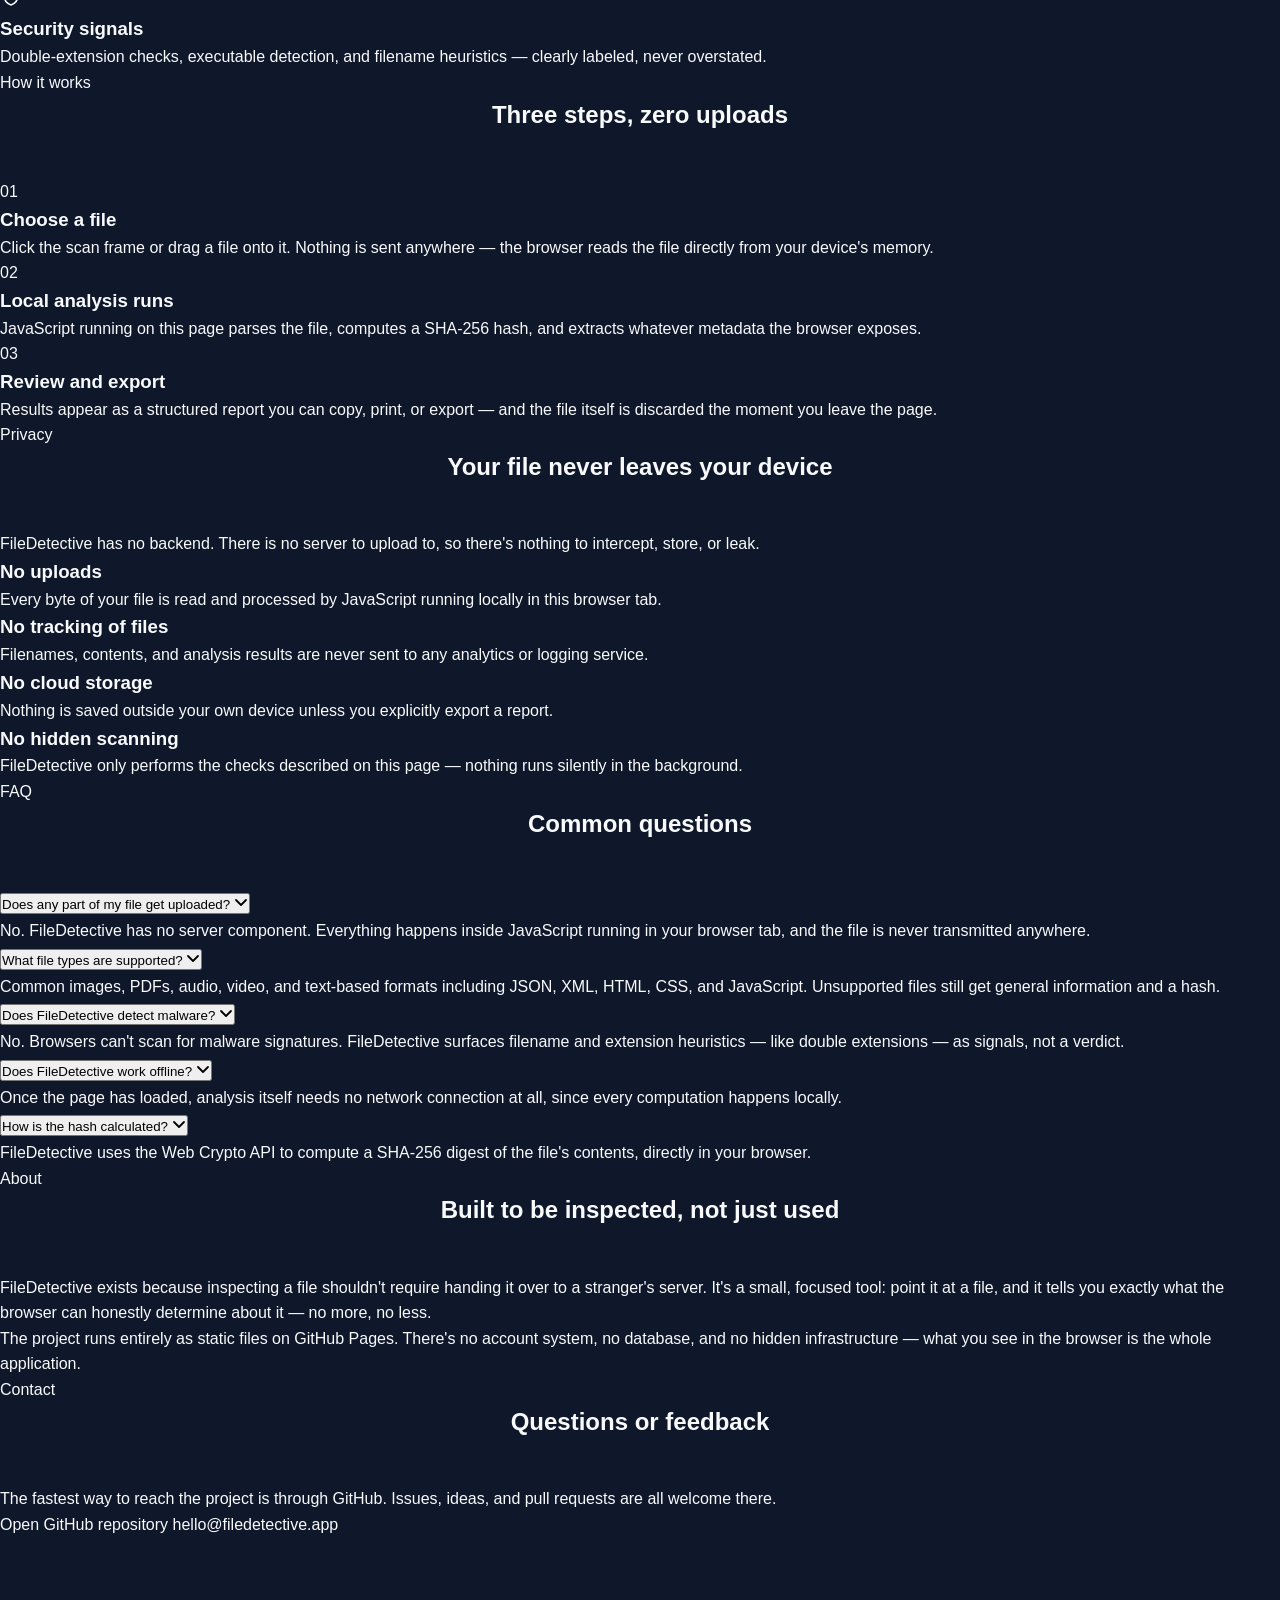
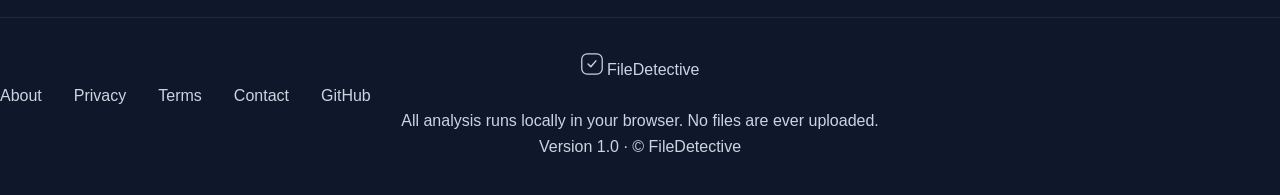
==== commit 306c7f58: "Update index.html" ====
--- a/index.html
+++ b/index.html
@@ -1,738 +1,405 @@
 <!DOCTYPE html>
 <html lang="en">
-
 <head>
-
-<meta name="google-site-verification" content="9KdSHVZAo9K8qN2FbIQZ9iyoyYiYhxjSf6dOUeaJiTQ" />
-
 <meta charset="UTF-8">
-
-<meta http-equiv="X-UA-Compatible" content="IE=edge">
-
-<meta name="viewport" content="width=device-width, initial-scale=1.0">
-
-
-<title>
-FileDetective – Private Browser File Analyzer
-</title>
-
-
-<meta name="description" content="Analyze files instantly in your browser. View metadata, hashes, file information and security details. No uploads. 100% private.">
-
-
-<meta name="keywords" content="file analyzer,file metadata,file hash,sha256,private file analyzer,file detective">
-
-
+<meta name="viewport" content="width=device-width, initial-scale=1, viewport-fit=cover">
+<title>FileDetective — Analyze Any File Privately, Right In Your Browser</title>
+<meta name="description" content="FileDetective inspects images, PDFs, audio, video, and text files entirely inside your browser. No uploads, no servers, no tracking — just instant, private file analysis.">
+<meta name="keywords" content="file analyzer, file metadata, hash generator, SHA-256, browser file inspector, privacy file analysis, PDF metadata viewer, image metadata viewer">
 <meta name="author" content="FileDetective">
-
-
-<meta name="robots" content="index,follow,max-image-preview:large">
-
-
-<meta name="theme-color" content="#0F172A">
-
-
-<meta name="application-name" content="FileDetective">
-
-
-<meta name="apple-mobile-web-app-capable" content="yes">
-
-
-<link rel="canonical" href="https://templeguidegujarat01.github.io/filedetective/">
-
-
+<meta name="robots" content="index, follow">
+<link rel="canonical" href="https://filedetective.github.io/">
+
+<meta property="og:type" content="website">
+<meta property="og:title" content="FileDetective — Analyze Any File Privately, Right In Your Browser">
+<meta property="og:description" content="Inspect images, PDFs, audio, video, and text files entirely inside your browser. No uploads, no servers, no tracking.">
+<meta property="og:url" content="https://filedetective.github.io/">
+<meta property="og:image" content="https://filedetective.github.io/assets/og-cover.png">
+<meta property="og:site_name" content="FileDetective">
+
+<meta name="twitter:card" content="summary_large_image">
+<meta name="twitter:title" content="FileDetective — Analyze Any File Privately, Right In Your Browser">
+<meta name="twitter:description" content="Inspect images, PDFs, audio, video, and text files entirely inside your browser. No uploads, no servers, no tracking.">
+<meta name="twitter:image" content="https://filedetective.github.io/assets/og-cover.png">
+
+<meta name="theme-color" content="#0B0E14">
 <link rel="manifest" href="manifest.json">
-
-
-<!-- Open Graph -->
-
-<meta property="og:type" content="website">
-
-<meta property="og:title" content="FileDetective - Private File Analyzer">
-
-<meta property="og:description" content="Analyze files locally in your browser. No uploads. 100% private.">
-
-<meta property="og:url" content="https://templeguidegujarat01.github.io/filedetective/">
-
-<meta property="og:image" content="https://templeguidegujarat01.github.io/filedetective/assets/logo.svg">
-
-
-
-<!-- Twitter -->
-
-<meta name="twitter:card" content="summary_large_image">
-
-<meta name="twitter:title" content="FileDetective - Private File Analyzer">
-
-<meta name="twitter:description" content="Analyze files locally. No uploads. 100% private.">
-
-<meta name="twitter:image" content="https://templeguidegujarat01.github.io/filedetective/assets/logo.svg">
-
-
-
-<link rel="icon" href="assets/logo.svg">
-
-
+<link rel="icon" type="image/svg+xml" href="assets/favicon.svg">
+<link rel="icon" type="image/png" sizes="32x32" href="assets/favicon-32.png">
+<link rel="apple-touch-icon" href="assets/apple-touch-icon.png">
 
 <link rel="preconnect" href="https://fonts.googleapis.com">
-
 <link rel="preconnect" href="https://fonts.gstatic.com" crossorigin>
-
-
-<link href="https://fonts.googleapis.com/css2?family=Manrope:wght@300;400;500;600;700;800&display=swap" rel="stylesheet">
-
+<link href="https://fonts.googleapis.com/css2?family=Space+Grotesk:wght@500;600;700&family=Inter:wght@400;500;600;700&family=JetBrains+Mono:wght@400;500;600&display=swap" rel="stylesheet">
 
 <link rel="stylesheet" href="style.css">
-
 <link rel="stylesheet" href="css/responsive.css">
-
 <link rel="stylesheet" href="css/animations.css">
 
-
+<script type="application/ld+json">
+{
+  "@context": "https://schema.org",
+  "@type": "SoftwareApplication",
+  "name": "FileDetective",
+  "applicationCategory": "UtilitiesApplication",
+  "operatingSystem": "Any (Web Browser)",
+  "description": "A privacy-first browser-based file analysis tool that inspects images, PDFs, audio, video, and text files without uploading them anywhere.",
+  "offers": {
+    "@type": "Offer",
+    "price": "0",
+    "priceCurrency": "USD"
+  },
+  "url": "https://filedetective.github.io/"
+}
+</script>
+<script type="application/ld+json">
+{
+  "@context": "https://schema.org",
+  "@type": "WebSite",
+  "name": "FileDetective",
+  "url": "https://filedetective.github.io/"
+}
+</script>
+<script type="application/ld+json">
+{
+  "@context": "https://schema.org",
+  "@type": "Organization",
+  "name": "FileDetective",
+  "url": "https://filedetective.github.io/",
+  "logo": "https://filedetective.github.io/assets/logo-512.png"
+}
+</script>
 </head>
-
-
-
 <body>
 
-
-<div id="app">
-
-
-
-<header class="site-header">
-
-
-<div class="container">
-
-
-<div class="logo">
-
-
-<img src="assets/logo.svg" alt="FileDetective Logo">
-
-
-<span>
-FileDetective
-</span>
-
-
-</div>
-
-
-
-<nav>
-
-
-<a href="#home">
-Home
-</a>
-
-
-<a href="#features">
-Features
-</a>
-
-
-<a href="#privacy">
-Privacy
-</a>
-
-
-<a href="#about">
-About
-</a>
-
-
-</nav>
-
-
-</div>
-
-
+<a href="#main" class="skip-link">Skip to content</a>
+
+<header class="site-header" id="siteHeader">
+  <div class="header-inner">
+    <a href="#top" class="brand" aria-label="FileDetective home">
+      <span class="brand-mark" aria-hidden="true">
+        <svg width="28" height="28" viewBox="0 0 28 28" fill="none">
+          <rect x="1" y="1" width="26" height="26" rx="7" stroke="currentColor" stroke-width="1.6"/>
+          <path d="M9 14L12.5 17.5L19 10" stroke="currentColor" stroke-width="1.8" stroke-linecap="round" stroke-linejoin="round"/>
+        </svg>
+      </span>
+      <span class="brand-name">FileDetective</span>
+    </a>
+
+    <nav class="main-nav" aria-label="Primary">
+      <ul>
+        <li><a href="#top" class="nav-link">Home</a></li>
+        <li><a href="#features" class="nav-link">Features</a></li>
+        <li><a href="#how-it-works" class="nav-link">How It Works</a></li>
+        <li><a href="#privacy" class="nav-link">Privacy</a></li>
+        <li><a href="#faq" class="nav-link">FAQ</a></li>
+        <li><a href="#about" class="nav-link">About</a></li>
+        <li><a href="#contact" class="nav-link">Contact</a></li>
+      </ul>
+    </nav>
+
+    <button class="menu-toggle" id="menuToggle" aria-expanded="false" aria-controls="mobileNav" aria-label="Open menu">
+      <span></span><span></span><span></span>
+    </button>
+  </div>
+
+  <nav class="mobile-nav" id="mobileNav" aria-label="Mobile">
+    <ul>
+      <li><a href="#top" class="nav-link">Home</a></li>
+      <li><a href="#features" class="nav-link">Features</a></li>
+      <li><a href="#how-it-works" class="nav-link">How It Works</a></li>
+      <li><a href="#privacy" class="nav-link">Privacy</a></li>
+      <li><a href="#faq" class="nav-link">FAQ</a></li>
+      <li><a href="#about" class="nav-link">About</a></li>
+      <li><a href="#contact" class="nav-link">Contact</a></li>
+    </ul>
+  </nav>
 </header>
 
-
-
-
-
-<main id="home">
-
-
-<section class="hero">
-
-
-<div class="container hero-container">
-
-
-<div class="hero-content">
-
-
-<span class="badge">
-100% Browser Based
-</span>
-
-
-
-<h1>
-Analyze Files Instantly
-</h1>
-
-
-
-<p class="hero-description">
-
-Drag and drop any file to view information, metadata,
-hashes and security details instantly.
-
-Your files never leave your device.
-
-</p>
-
-
-
-<div class="hero-buttons">
-
-
-<button class="primary-btn" id="chooseFileBtn">
-
-Choose File
-
-</button>
-
-
-<button class="secondary-btn" onclick="document.querySelector('#features').scrollIntoView()">
-
-Learn More
-
-</button>
-
-
-</div>
-
-
-
-<div class="privacy-points">
-
-
-<div>
-🔒 No Uploads
-</div>
-
-
-<div>
-⚡ Instant Analysis
-</div>
-
-
-<div>
-🛡️ 100% Private
-</div>
-
-
-</div>
-
-
-
-</div>
-
-<div class="hero-preview">
-
-
-<div class="upload-card">
-
-
-<div class="upload-icon">
-
-📁
-
-</div>
-
-
-<h2>
-Drop your file here
-</h2>
-
-
-<p>
-or choose a file to analyze
-</p>
-
-
-<input
-type="file"
-id="fileInput"
-hidden
->
-
-
-
-</div>
-
-
-</div>
-
-
-</div>
-
-
-</section>
-
+<main id="main">
+
+  <section class="hero" id="top">
+    <div class="hero-inner">
+      <p class="hero-eyebrow">Runs entirely in your browser — nothing is ever uploaded</p>
+      <h1 class="hero-title">Point it at a file.<br>See exactly what's inside.</h1>
+      <p class="hero-sub">FileDetective reads metadata, generates hashes, and flags security signals for images, documents, audio, video, and code — without your file ever leaving your device.</p>
+
+      <div class="scan-frame" id="dropZone" tabindex="0" role="button" aria-label="Choose or drop a file to analyze">
+        <span class="bracket bracket-tl" aria-hidden="true"></span>
+        <span class="bracket bracket-tr" aria-hidden="true"></span>
+        <span class="bracket bracket-bl" aria-hidden="true"></span>
+        <span class="bracket bracket-br" aria-hidden="true"></span>
+
+        <div class="drop-content" id="dropContent">
+          <svg class="drop-icon" width="44" height="44" viewBox="0 0 44 44" fill="none" aria-hidden="true">
+            <path d="M22 6V28M22 6L14 14M22 6L30 14" stroke="currentColor" stroke-width="2.2" stroke-linecap="round" stroke-linejoin="round"/>
+            <path d="M8 30V33.5C8 35.9853 10.0147 38 12.5 38H31.5C33.9853 38 36 35.9853 36 33.5V30" stroke="currentColor" stroke-width="2.2" stroke-linecap="round" stroke-linejoin="round"/>
+          </svg>
+          <p class="drop-title">Drop a file here or click to browse</p>
+          <p class="drop-hint">Images · PDF · Audio · Video · Text · Code — processed 100% locally</p>
+        </div>
+
+        <div class="drop-processing" id="dropProcessing" hidden>
+          <div class="scan-line" aria-hidden="true"></div>
+          <p class="processing-label" id="processingLabel">Reading file…</p>
+        </div>
+
+        <input type="file" id="fileInput" class="visually-hidden" aria-hidden="true" tabindex="-1">
+      </div>
+
+      <ul class="hero-badges" aria-hidden="true">
+        <li>No uploads</li>
+        <li>No tracking</li>
+        <li>Works offline</li>
+        <li>Free forever</li>
+      </ul>
+    </div>
+  </section>
+
+  <section class="report-section" id="reportSection" hidden>
+    <div class="report-inner">
+      <div class="report-header">
+        <span class="bracket bracket-tl" aria-hidden="true"></span>
+        <span class="bracket bracket-tr" aria-hidden="true"></span>
+        <div>
+          <p class="report-eyebrow">Analysis complete</p>
+          <h2 class="report-filename" id="reportFilename">—</h2>
+        </div>
+        <div class="report-actions">
+          <button class="btn btn-outline" id="exportBtn" type="button">Export report</button>
+          <button class="btn btn-ghost" id="newFileBtn" type="button">Analyze another file</button>
+        </div>
+      </div>
+
+      <div class="report-grid" id="reportGrid" aria-live="polite">
+        <!-- Cards injected by app.js: General, Security, Metadata, Hash -->
+      </div>
+    </div>
+  </section>
+
+  <section class="section" id="features">
+    <div class="section-inner">
+      <p class="section-eyebrow">What it reads</p>
+      <h2 class="section-title">One tool, every common file type</h2>
+      <div class="feature-grid">
+        <article class="feature-card">
+          <div class="feature-icon" aria-hidden="true">
+            <svg width="22" height="22" viewBox="0 0 22 22" fill="none"><rect x="2" y="2" width="18" height="18" rx="3" stroke="currentColor" stroke-width="1.6"/><circle cx="8" cy="8.5" r="1.8" stroke="currentColor" stroke-width="1.6"/><path d="M3 16L8 11L12 15L15 12L19 16" stroke="currentColor" stroke-width="1.6" stroke-linecap="round" stroke-linejoin="round"/></svg>
+          </div>
+          <h3>Images</h3>
+          <p>Dimensions, aspect ratio, transparency, estimated megapixels, and file signature for PNG, JPG, GIF, WEBP, BMP, SVG, and more.</p>
+        </article>
+        <article class="feature-card">
+          <div class="feature-icon" aria-hidden="true">
+            <svg width="22" height="22" viewBox="0 0 22 22" fill="none"><path d="M6 2H14L18 6V20H4V2H6Z" stroke="currentColor" stroke-width="1.6" stroke-linejoin="round"/><path d="M14 2V6H18" stroke="currentColor" stroke-width="1.6" stroke-linejoin="round"/></svg>
+          </div>
+          <h3>PDFs</h3>
+          <p>Page count, author, producer, PDF version, encryption status, and document metadata — read directly from the file structure.</p>
+        </article>
+        <article class="feature-card">
+          <div class="feature-icon" aria-hidden="true">
+            <svg width="22" height="22" viewBox="0 0 22 22" fill="none"><path d="M11 3V15" stroke="currentColor" stroke-width="1.6" stroke-linecap="round"/><circle cx="7" cy="17" r="2.5" stroke="currentColor" stroke-width="1.6"/><circle cx="15" cy="15" r="2.5" stroke="currentColor" stroke-width="1.6"/><path d="M11 3L17 5V13" stroke="currentColor" stroke-width="1.6" stroke-linecap="round"/></svg>
+          </div>
+          <h3>Audio</h3>
+          <p>Duration, estimated bitrate, sample rate, and channel information for MP3, WAV, OGG, and AAC files.</p>
+        </article>
+        <article class="feature-card">
+          <div class="feature-icon" aria-hidden="true">
+            <svg width="22" height="22" viewBox="0 0 22 22" fill="none"><rect x="2" y="4" width="14" height="14" rx="2" stroke="currentColor" stroke-width="1.6"/><path d="M16 9L20 6V16L16 13" stroke="currentColor" stroke-width="1.6" stroke-linejoin="round"/></svg>
+          </div>
+          <h3>Video</h3>
+          <p>Duration, resolution, aspect ratio, and estimated frame rate for MP4, WEBM, and MOV files.</p>
+        </article>
+        <article class="feature-card">
+          <div class="feature-icon" aria-hidden="true">
+            <svg width="22" height="22" viewBox="0 0 22 22" fill="none"><path d="M7 4L2 11L7 18" stroke="currentColor" stroke-width="1.6" stroke-linecap="round" stroke-linejoin="round"/><path d="M15 4L20 11L15 18" stroke="currentColor" stroke-width="1.6" stroke-linecap="round" stroke-linejoin="round"/></svg>
+          </div>
+          <h3>Code &amp; data</h3>
+          <p>Validation and structure for JSON, XML, and HTML, plus line, word, and character counts for plain text.</p>
+        </article>
+        <article class="feature-card">
+          <div class="feature-icon" aria-hidden="true">
+            <svg width="22" height="22" viewBox="0 0 22 22" fill="none"><path d="M11 2L18 5V10C18 15 15 18.5 11 20C7 18.5 4 15 4 10V5L11 2Z" stroke="currentColor" stroke-width="1.6" stroke-linejoin="round"/><path d="M8 11L10 13L14 8" stroke="currentColor" stroke-width="1.6" stroke-linecap="round" stroke-linejoin="round"/></svg>
+          </div>
+          <h3>Security signals</h3>
+          <p>Double-extension checks, executable detection, and filename heuristics — clearly labeled, never overstated.</p>
+        </article>
+      </div>
+    </div>
+  </section>
+
+  <section class="section section-alt" id="how-it-works">
+    <div class="section-inner">
+      <p class="section-eyebrow">How it works</p>
+      <h2 class="section-title">Three steps, zero uploads</h2>
+      <div class="steps-grid">
+        <div class="step">
+          <span class="step-index">01</span>
+          <h3>Choose a file</h3>
+          <p>Click the scan frame or drag a file onto it. Nothing is sent anywhere — the browser reads the file directly from your device's memory.</p>
+        </div>
+        <div class="step">
+          <span class="step-index">02</span>
+          <h3>Local analysis runs</h3>
+          <p>JavaScript running on this page parses the file, computes a SHA-256 hash, and extracts whatever metadata the browser exposes.</p>
+        </div>
+        <div class="step">
+          <span class="step-index">03</span>
+          <h3>Review and export</h3>
+          <p>Results appear as a structured report you can copy, print, or export — and the file itself is discarded the moment you leave the page.</p>
+        </div>
+      </div>
+    </div>
+  </section>
+
+  <section class="section" id="privacy">
+    <div class="section-inner section-inner-narrow">
+      <p class="section-eyebrow">Privacy</p>
+      <h2 class="section-title">Your file never leaves your device</h2>
+      <p class="section-lead">FileDetective has no backend. There is no server to upload to, so there's nothing to intercept, store, or leak.</p>
+      <div class="privacy-grid">
+        <div class="privacy-item">
+          <h3>No uploads</h3>
+          <p>Every byte of your file is read and processed by JavaScript running locally in this browser tab.</p>
+        </div>
+        <div class="privacy-item">
+          <h3>No tracking of files</h3>
+          <p>Filenames, contents, and analysis results are never sent to any analytics or logging service.</p>
+        </div>
+        <div class="privacy-item">
+          <h3>No cloud storage</h3>
+          <p>Nothing is saved outside your own device unless you explicitly export a report.</p>
+        </div>
+        <div class="privacy-item">
+          <h3>No hidden scanning</h3>
+          <p>FileDetective only performs the checks described on this page — nothing runs silently in the background.</p>
+        </div>
+      </div>
+    </div>
+  </section>
+
+  <section class="section section-alt" id="faq">
+    <div class="section-inner section-inner-narrow">
+      <p class="section-eyebrow">FAQ</p>
+      <h2 class="section-title">Common questions</h2>
+      <div class="accordion" id="accordion">
+        <div class="accordion-item">
+          <h3>
+            <button class="accordion-trigger" aria-expanded="false" aria-controls="faq-1">
+              Does any part of my file get uploaded?
+              <svg class="accordion-icon" width="14" height="14" viewBox="0 0 14 14" fill="none" aria-hidden="true"><path d="M2 5L7 10L12 5" stroke="currentColor" stroke-width="1.8" stroke-linecap="round" stroke-linejoin="round"/></svg>
+            </button>
+          </h3>
+          <div class="accordion-panel" id="faq-1" role="region">
+            <p>No. FileDetective has no server component. Everything happens inside JavaScript running in your browser tab, and the file is never transmitted anywhere.</p>
+          </div>
+        </div>
+        <div class="accordion-item">
+          <h3>
+            <button class="accordion-trigger" aria-expanded="false" aria-controls="faq-2">
+              What file types are supported?
+              <svg class="accordion-icon" width="14" height="14" viewBox="0 0 14 14" fill="none" aria-hidden="true"><path d="M2 5L7 10L12 5" stroke="currentColor" stroke-width="1.8" stroke-linecap="round" stroke-linejoin="round"/></svg>
+            </button>
+          </h3>
+          <div class="accordion-panel" id="faq-2" role="region">
+            <p>Common images, PDFs, audio, video, and text-based formats including JSON, XML, HTML, CSS, and JavaScript. Unsupported files still get general information and a hash.</p>
+          </div>
+        </div>
+        <div class="accordion-item">
+          <h3>
+            <button class="accordion-trigger" aria-expanded="false" aria-controls="faq-3">
+              Does FileDetective detect malware?
+              <svg class="accordion-icon" width="14" height="14" viewBox="0 0 14 14" fill="none" aria-hidden="true"><path d="M2 5L7 10L12 5" stroke="currentColor" stroke-width="1.8" stroke-linecap="round" stroke-linejoin="round"/></svg>
+            </button>
+          </h3>
+          <div class="accordion-panel" id="faq-3" role="region">
+            <p>No. Browsers can't scan for malware signatures. FileDetective surfaces filename and extension heuristics — like double extensions — as signals, not a verdict.</p>
+          </div>
+        </div>
+        <div class="accordion-item">
+          <h3>
+            <button class="accordion-trigger" aria-expanded="false" aria-controls="faq-4">
+              Does FileDetective work offline?
+              <svg class="accordion-icon" width="14" height="14" viewBox="0 0 14 14" fill="none" aria-hidden="true"><path d="M2 5L7 10L12 5" stroke="currentColor" stroke-width="1.8" stroke-linecap="round" stroke-linejoin="round"/></svg>
+            </button>
+          </h3>
+          <div class="accordion-panel" id="faq-4" role="region">
+            <p>Once the page has loaded, analysis itself needs no network connection at all, since every computation happens locally.</p>
+          </div>
+        </div>
+        <div class="accordion-item">
+          <h3>
+            <button class="accordion-trigger" aria-expanded="false" aria-controls="faq-5">
+              How is the hash calculated?
+              <svg class="accordion-icon" width="14" height="14" viewBox="0 0 14 14" fill="none" aria-hidden="true"><path d="M2 5L7 10L12 5" stroke="currentColor" stroke-width="1.8" stroke-linecap="round" stroke-linejoin="round"/></svg>
+            </button>
+          </h3>
+          <div class="accordion-panel" id="faq-5" role="region">
+            <p>FileDetective uses the Web Crypto API to compute a SHA-256 digest of the file's contents, directly in your browser.</p>
+          </div>
+        </div>
+      </div>
+    </div>
+  </section>
+
+  <section class="section" id="about">
+    <div class="section-inner section-inner-narrow">
+      <p class="section-eyebrow">About</p>
+      <h2 class="section-title">Built to be inspected, not just used</h2>
+      <p class="section-lead">FileDetective exists because inspecting a file shouldn't require handing it over to a stranger's server. It's a small, focused tool: point it at a file, and it tells you exactly what the browser can honestly determine about it — no more, no less.</p>
+      <p class="section-lead">The project runs entirely as static files on GitHub Pages. There's no account system, no database, and no hidden infrastructure — what you see in the browser is the whole application.</p>
+    </div>
+  </section>
+
+  <section class="section section-alt" id="contact">
+    <div class="section-inner section-inner-narrow">
+      <p class="section-eyebrow">Contact</p>
+      <h2 class="section-title">Questions or feedback</h2>
+      <p class="section-lead">The fastest way to reach the project is through GitHub. Issues, ideas, and pull requests are all welcome there.</p>
+      <div class="contact-actions">
+        <a class="btn btn-primary" href="https://github.com/filedetective" target="_blank" rel="noopener noreferrer">Open GitHub repository</a>
+        <a class="btn btn-outline" href="mailto:hello@filedetective.app">hello@filedetective.app</a>
+      </div>
+    </div>
+  </section>
 
 </main>
 
-
-
-
-
-<section class="features-section" id="features">
-
-
-<div class="container">
-
-
-<div class="section-title">
-
-
-<h2>
-Powerful File Analysis
-</h2>
-
-
-<p>
-Everything happens locally inside your browser.
-</p>
-
-
-</div>
-
-
-
-
-<div class="analysis-grid">
-
-
-<div class="info-card">
-
-
-<h3>
-🔒 Privacy First
-</h3>
-
-
-<p>
-Your files are never uploaded. Everything stays on your device.
-</p>
-
-
-</div>
-
-
-
-<div class="info-card">
-
-
-<h3>
-⚡ Instant Results
-</h3>
-
-
-<p>
-Get file information, hashes and metadata quickly.
-</p>
-
-
-</div>
-
-
-
-<div class="info-card">
-
-
-<h3>
-🛡 Security Checks
-</h3>
-
-
-<p>
-Detect suspicious file extensions and basic risks.
-</p>
-
-
-</div>
-
-
-
-</div>
-
-
-</div>
-
-
-</section>
-
-
-
-
-
-<section class="privacy-section" id="privacy">
-
-
-<div class="container">
-
-
-<div class="section-title">
-
-
-<h2>
-Your Privacy Matters
-</h2>
-
-
-<p>
-Private analysis without uploading your files.
-</p>
-
-
-</div>
-
-
-
-<div class="info-card">
-
-
-<p>
-
-Traditional online tools often require uploading files.
-FileDetective works differently.
-
-</p>
-
-
-<p>
-
-All analysis happens directly in your browser.
-Your documents, images and media stay with you.
-
-</p>
-
-
-</div>
-
-
-</div>
-
-
-</section>
-
-
-
-
-
-<section class="about-section" id="about">
-
-
-<div class="container">
-
-
-<div class="section-title">
-
-
-<h2>
-About FileDetective
-</h2>
-
-
-<p>
-A simple and powerful browser-based file intelligence tool.
-</p>
-
-
-</div>
-
-
-
-
-<div class="info-card">
-
-
-<p>
-
-FileDetective helps users understand their files by showing
-file information, metadata, hashes and security details
-without requiring any server upload.
-
-</p>
-
-
-</div>
-
-
-</div>
-
-
-</section>
-
-
-
-
-
-<section class="analysis-section">
-
-
-<div class="container">
-
-
-<div class="section-title">
-
-
-<h2>
-Analysis Report
-</h2>
-
-
-<p>
-Your file information will appear here after analysis.
-</p>
-
-
-</div>
-
-
-
-<div class="analysis-grid">
-
-
-
-<div class="info-card">
-
-
-<h3>
-General Information
-</h3>
-
-
-<div id="generalInfo">
-
-Waiting for file...
-
-</div>
-
-
-</div>
-
-<div class="info-card">
-
-
-<h3>
-Security
-</h3>
-
-
-<div id="securityInfo">
-
-Waiting for file...
-
-</div>
-
-
-</div>
-
-
-
-
-<div class="info-card">
-
-
-<h3>
-Metadata
-</h3>
-
-
-<div id="metadataInfo">
-
-Waiting for file...
-
-</div>
-
-
-</div>
-
-
-
-
-<div class="info-card">
-
-
-<h3>
-Hashes
-</h3>
-
-
-<div id="hashInfo">
-
-Waiting for file...
-
-</div>
-
-
-</div>
-
-
-
-
-</div>
-
-
-
-
-<button id="downloadReportBtn" class="primary-btn">
-
-Download Report
-
-</button>
-
-
-
-</div>
-
-
-</section>
-
-
-
-
-
-<section class="faq-section" id="faq">
-
-
-<div class="container">
-
-
-<div class="section-title">
-
-
-<h2>
-Frequently Asked Questions
-</h2>
-
-
-<p>
-Common questions about FileDetective.
-</p>
-
-
-</div>
-
-
-
-<div class="info-card">
-
-
-<h3>
-Are my files uploaded?
-</h3>
-
-
-<p>
-
-No. FileDetective analyzes files directly inside your browser.
-
-</p>
-
-
-</div>
-
-
-
-
-<div class="info-card">
-
-
-<h3>
-Is FileDetective free?
-</h3>
-
-
-<p>
-
-Yes. The core browser-based analysis works without payment.
-
-</p>
-
-
-</div>
-
-
-
-
-<div class="info-card">
-
-
-<h3>
-What files can I analyze?
-</h3>
-
-
-<p>
-
-Images, PDFs, audio, video and other common file types.
-
-</p>
-
-
-</div>
-
-
-
-</div>
-
-
-</section>
-
-
-
-
-
 <footer class="site-footer">
-
-
-<div class="container">
-
-
-<p>
-
-© 2026 FileDetective.
-Analyze files locally. No uploads. 100% Private.
-
-</p>
-
-
-</div>
-
-
+  <div class="footer-inner">
+    <div class="footer-brand">
+      <span class="brand-mark" aria-hidden="true">
+        <svg width="22" height="22" viewBox="0 0 28 28" fill="none">
+          <rect x="1" y="1" width="26" height="26" rx="7" stroke="currentColor" stroke-width="1.6"/>
+          <path d="M9 14L12.5 17.5L19 10" stroke="currentColor" stroke-width="1.8" stroke-linecap="round" stroke-linejoin="round"/>
+        </svg>
+      </span>
+      <span>FileDetective</span>
+    </div>
+
+    <nav class="footer-nav" aria-label="Footer">
+      <a href="about.html">About</a>
+      <a href="privacy.html">Privacy</a>
+      <a href="terms.html">Terms</a>
+      <a href="contact.html">Contact</a>
+      <a href="https://github.com/filedetective" target="_blank" rel="noopener noreferrer">GitHub</a>
+    </nav>
+
+    <div class="footer-meta">
+      <p>All analysis runs locally in your browser. No files are ever uploaded.</p>
+      <p>Version 1.0 · &copy; <span id="year"></span> FileDetective</p>
+    </div>
+  </div>
 </footer>
 
-
-
-</div>
-
-<script src="js/hash.js"></script>
-
-<script src="js/image.js"></script>
-
-<script src="js/audio.js"></script>
-
-<script src="js/video.js"></script>
-
-<script src="js/pdf.js"></script>
-
-<script src="js/export.js"></script>
-
-<script src="app.js"></script>
-
-
-
+<div class="toast" id="toast" role="status" aria-live="polite"></div>
+
+<script src="app.js" defer></script>
+<script src="js/hash.js" defer></script>
+<script src="js/image.js" defer></script>
+<script src="js/audio.js" defer></script>
+<script src="js/video.js" defer></script>
+<script src="js/pdf.js" defer></script>
+<script src="js/export.js" defer></script>
 </body>
-
 </html>
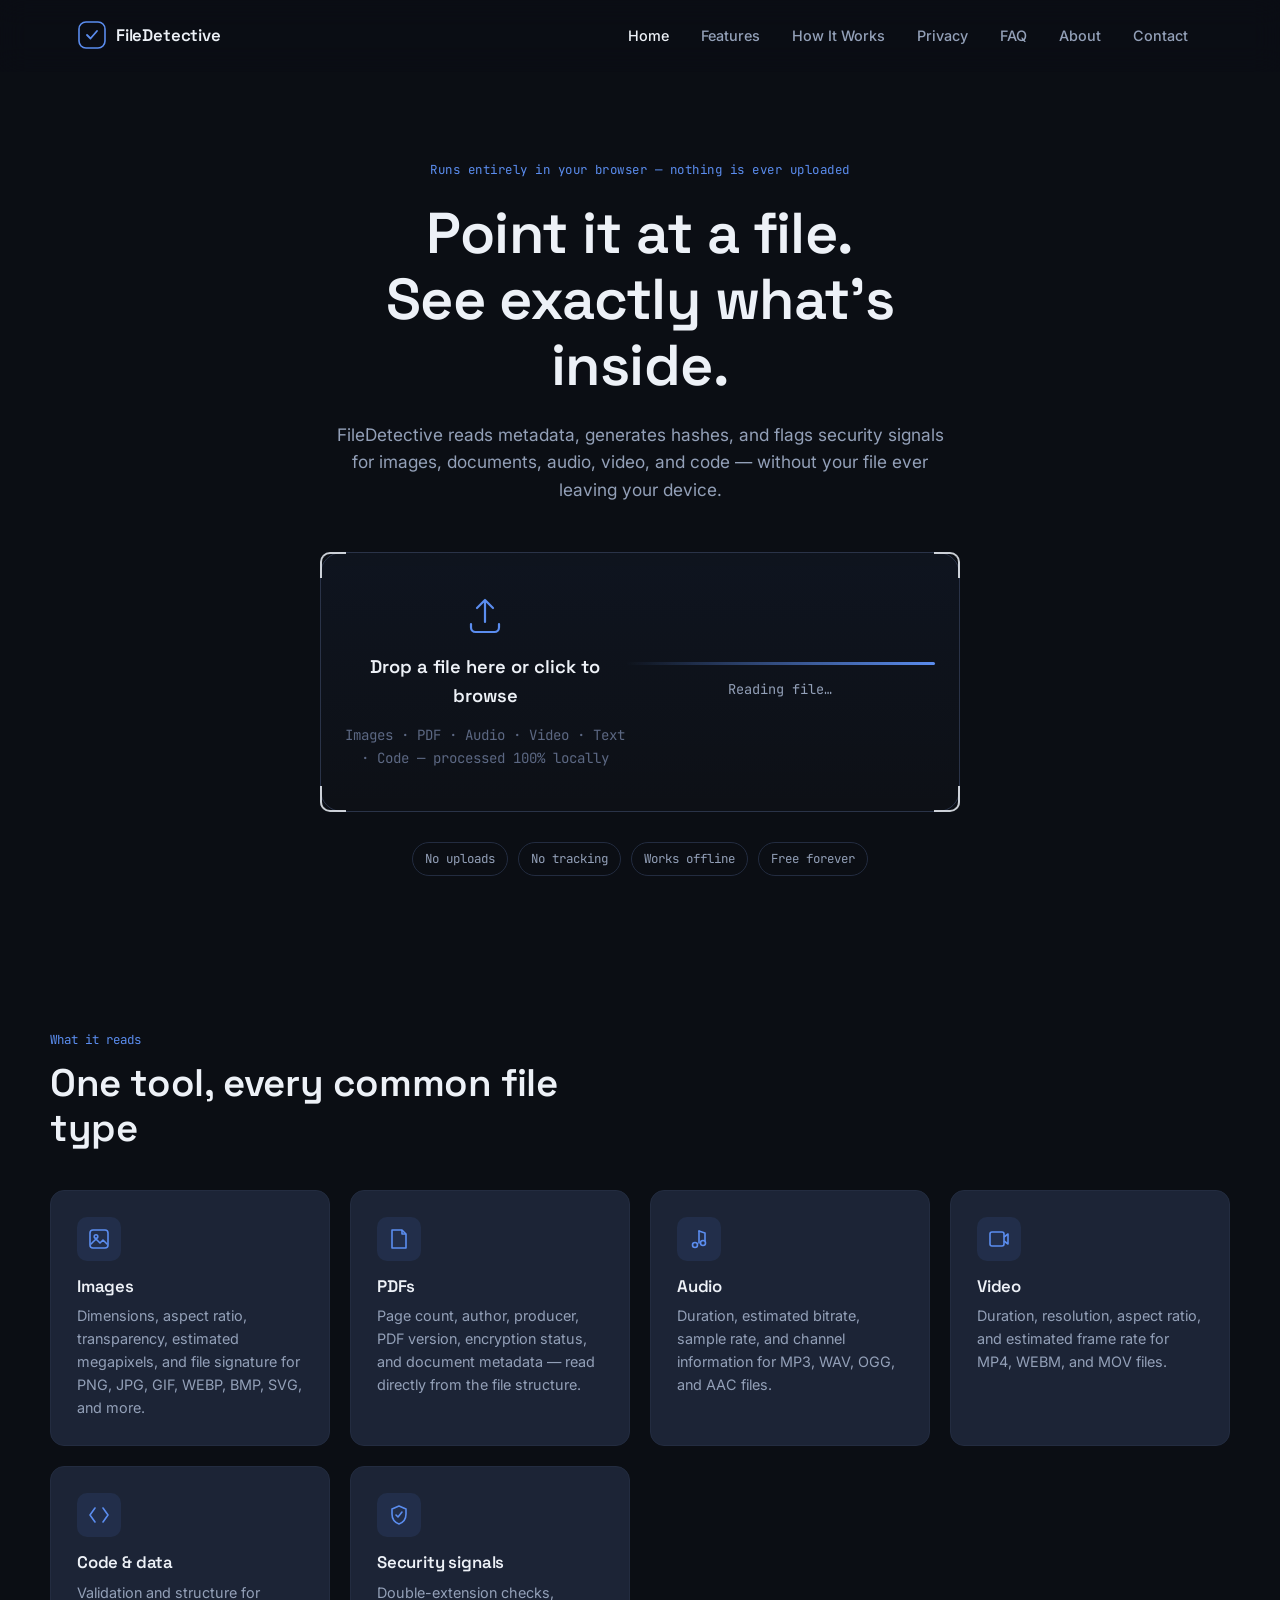
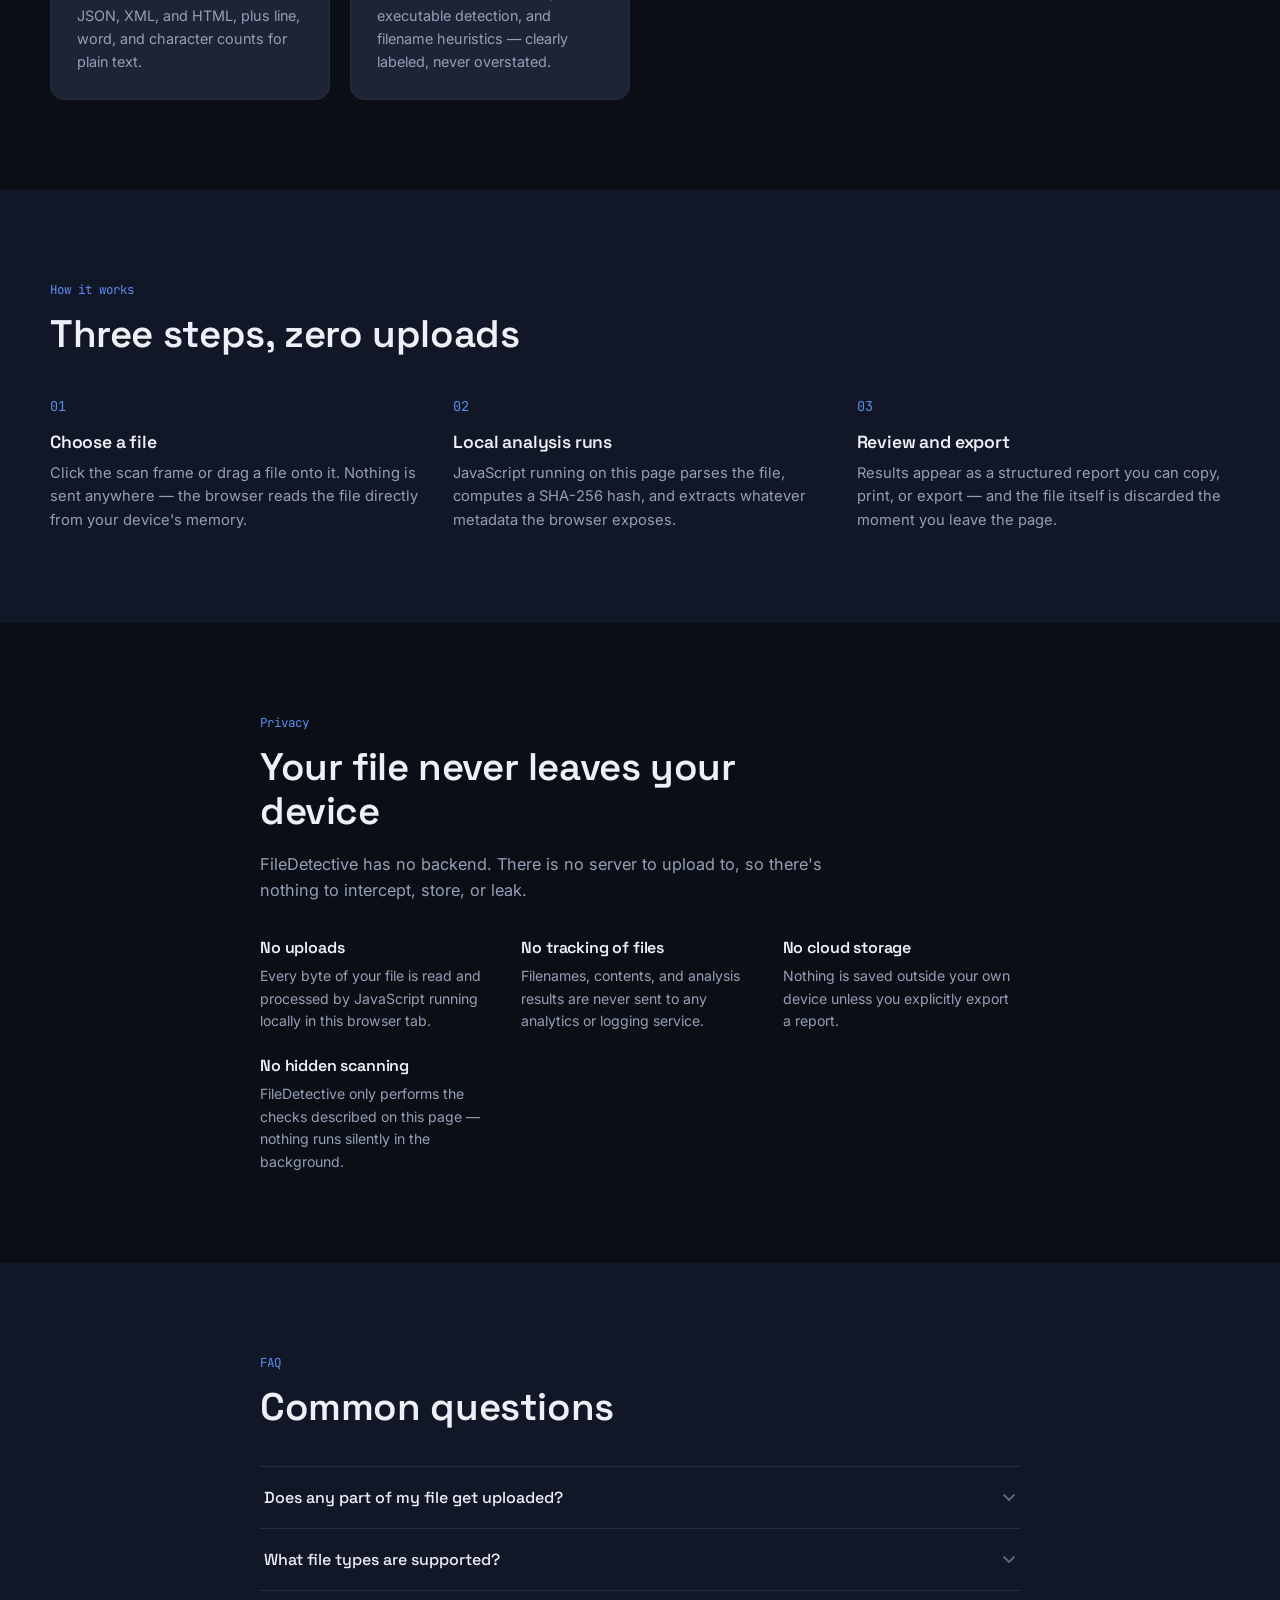
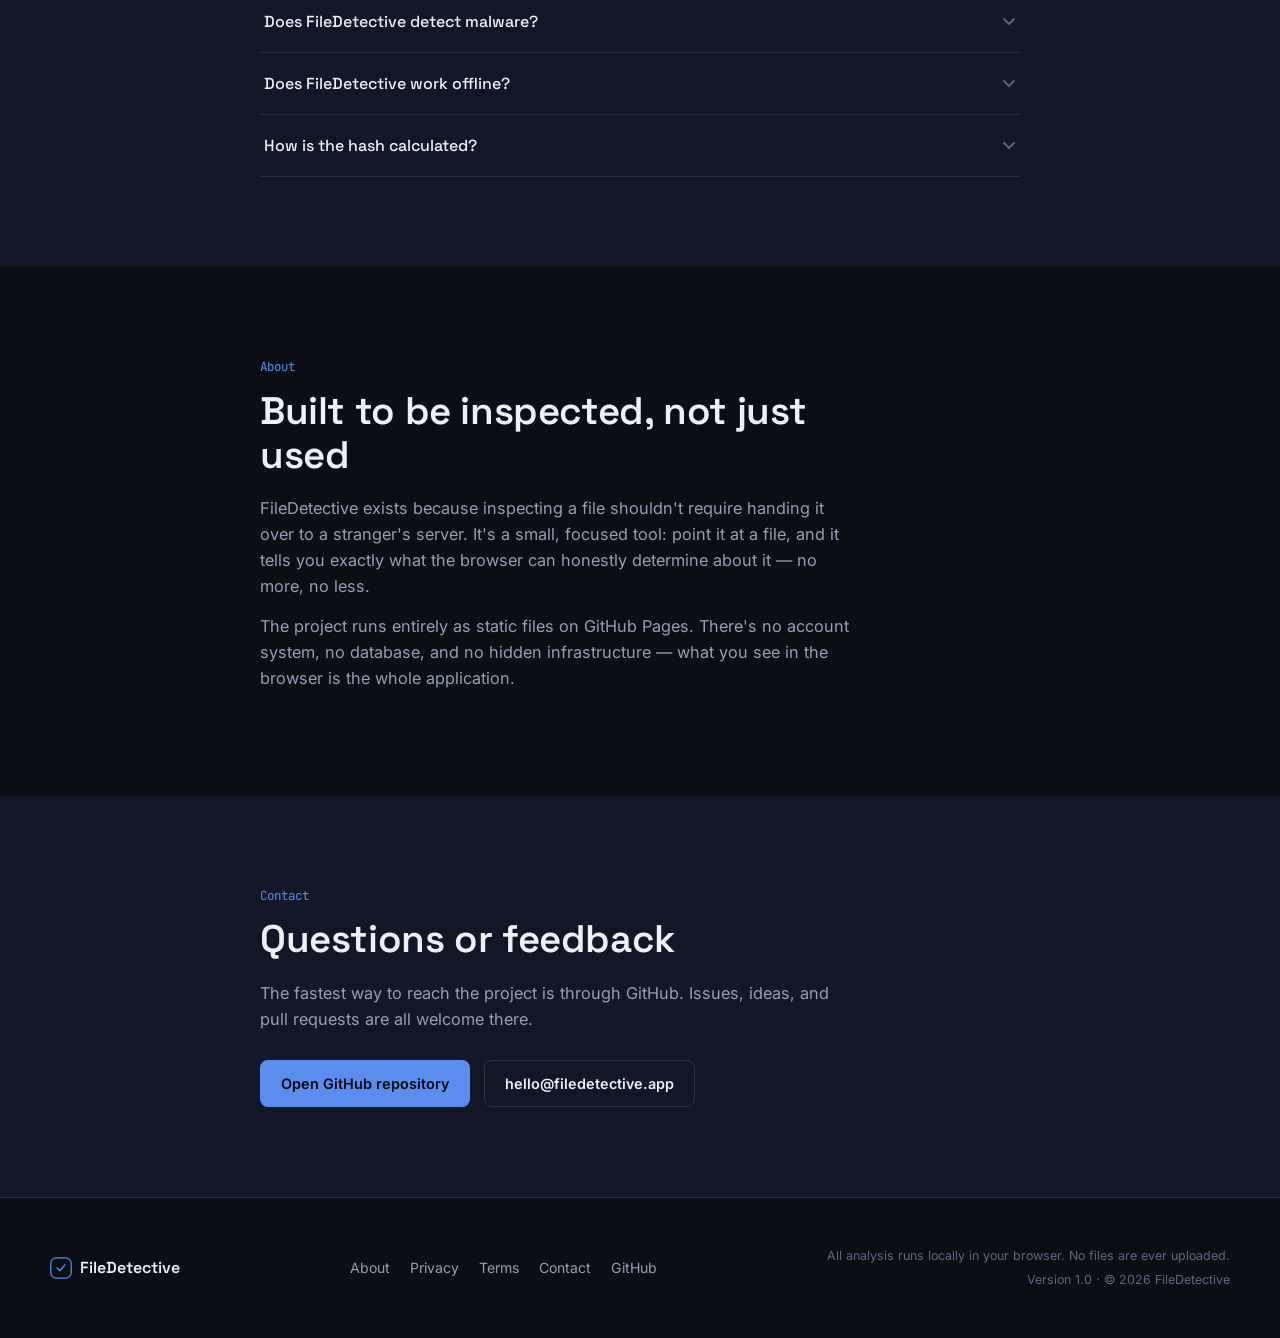
==== commit 51edb838: "Update index.html" ====
--- a/index.html
+++ b/index.html
@@ -8,19 +8,19 @@
 <meta name="keywords" content="file analyzer, file metadata, hash generator, SHA-256, browser file inspector, privacy file analysis, PDF metadata viewer, image metadata viewer">
 <meta name="author" content="FileDetective">
 <meta name="robots" content="index, follow">
-<link rel="canonical" href="https://filedetective.github.io/">
+<link rel="canonical" href="https://templeguidegujarat01.github.io/filedetective/">
 
 <meta property="og:type" content="website">
 <meta property="og:title" content="FileDetective — Analyze Any File Privately, Right In Your Browser">
 <meta property="og:description" content="Inspect images, PDFs, audio, video, and text files entirely inside your browser. No uploads, no servers, no tracking.">
-<meta property="og:url" content="https://filedetective.github.io/">
-<meta property="og:image" content="https://filedetective.github.io/assets/og-cover.png">
+<meta property="og:url" content="https://templeguidegujarat01.github.io/filedetective/">
+<meta property="og:image" content="https://templeguidegujarat01.github.io/filedetective/assets/og-cover.png">
 <meta property="og:site_name" content="FileDetective">
 
 <meta name="twitter:card" content="summary_large_image">
 <meta name="twitter:title" content="FileDetective — Analyze Any File Privately, Right In Your Browser">
 <meta name="twitter:description" content="Inspect images, PDFs, audio, video, and text files entirely inside your browser. No uploads, no servers, no tracking.">
-<meta name="twitter:image" content="https://filedetective.github.io/assets/og-cover.png">
+<meta name="twitter:image" content="https://templeguidegujarat01.github.io/filedetective/assets/og-cover.png">
 
 <meta name="theme-color" content="#0B0E14">
 <link rel="manifest" href="manifest.json">
@@ -49,7 +49,7 @@
     "price": "0",
     "priceCurrency": "USD"
   },
-  "url": "https://filedetective.github.io/"
+  "url": "https://templeguidegujarat01.github.io/filedetective/"
 }
 </script>
 <script type="application/ld+json">
@@ -57,7 +57,7 @@
   "@context": "https://schema.org",
   "@type": "WebSite",
   "name": "FileDetective",
-  "url": "https://filedetective.github.io/"
+  "url": "https://templeguidegujarat01.github.io/filedetective/"
 }
 </script>
 <script type="application/ld+json">
@@ -65,8 +65,8 @@
   "@context": "https://schema.org",
   "@type": "Organization",
   "name": "FileDetective",
-  "url": "https://filedetective.github.io/",
-  "logo": "https://filedetective.github.io/assets/logo-512.png"
+  "url": "https://templeguidegujarat01.github.io/filedetective/",
+  "logo": "https://templeguidegujarat01.github.io/filedetective/assets/logo-512.png"
 }
 </script>
 </head>
--- a/style.css
+++ b/style.css
@@ -1,573 +1,736 @@
-/* =========================
-   FileDetective
-   Global Styles
-========================= */
-
-*{
-    margin:0;
-    padding:0;
-    box-sizing:border-box;
-}
-
-:root{
-
-    --bg:#0F172A;
-    --card:#1E293B;
-    --card2:#162235;
-
-    --primary:#2563EB;
-
-    --text:#F8FAFC;
-    --text2:#CBD5E1;
-
-    --success:#22C55E;
-    --warning:#F59E0B;
-    --danger:#EF4444;
-
-    --border:rgba(255,255,255,.08);
-
-    --radius:18px;
-
-    --shadow:
-        0 10px 30px rgba(0,0,0,.25);
-
-}
-
-html{
-    scroll-behavior:smooth;
-}
-
-body{
-
-    font-family:'Manrope',sans-serif;
-
-    background:var(--bg);
-
-    color:var(--text);
-
-    line-height:1.6;
-
-    -webkit-font-smoothing:antialiased;
-
-}
-
-img{
-    max-width:100%;
-    display:block;
-}
-
-a{
-    color:inherit;
-    text-decoration:none;
-}
-
-.container{
-
-    width:min(1280px,92%);
-
-    margin:auto;
-
-}
-
-.site-header{
-
-    position:sticky;
-
-    top:0;
-
-    z-index:1000;
-
-    backdrop-filter:blur(18px);
-
-    background:rgba(15,23,42,.82);
-
-    border-bottom:1px solid var(--border);
-
-}
-
-.site-header .container{
-
-    display:flex;
-
-    justify-content:space-between;
-
-    align-items:center;
-
-    height:78px;
-
-}
-
-.logo{
-
-    display:flex;
-
-    align-items:center;
-
-    gap:12px;
-
-    font-size:1.25rem;
-
-    font-weight:700;
-
-}
-
-.logo img{
-
-    width:42px;
-
-    height:42px;
-
-}
-
-nav{
-
-    display:flex;
-
-    gap:32px;
-
-}
-
-nav a{
-
-    color:var(--text2);
-
-    transition:.25s;
-
-}
-
-nav a:hover{
-
-    color:var(--text);
-
-}
-
-/* =========================
-   Hero Section
-========================= */
-
-.hero{
-
-    padding:90px 0 70px;
-
-}
-
-.hero-container{
-
-    display:grid;
-
-    grid-template-columns:1.1fr .9fr;
-
-    gap:60px;
-
-    align-items:center;
-
-}
-
-.badge{
-
-    display:inline-block;
-
-    padding:10px 18px;
-
-    background:rgba(37,99,235,.15);
-
-    color:#93C5FD;
-
-    border:1px solid rgba(37,99,235,.35);
-
-    border-radius:999px;
-
-    font-size:.9rem;
-
-    margin-bottom:22px;
-
-}
-
-.hero h1{
-
-    font-size:4rem;
-
-    line-height:1.08;
-
-    font-weight:800;
-
-    margin-bottom:24px;
-
-}
-
-.hero-description{
-
-    color:var(--text2);
-
-    font-size:1.1rem;
-
-    max-width:640px;
-
-}
-
-.hero-buttons{
-
-    display:flex;
-
-    gap:18px;
-
-    margin-top:38px;
-
-}
-
-.primary-btn,
-.secondary-btn{
-
-    border:none;
-
-    cursor:pointer;
-
-    border-radius:14px;
-
-    padding:16px 28px;
-
-    font-size:1rem;
-
-    font-weight:600;
-
-    transition:.25s;
-
-}
-
-.primary-btn{
-
-    background:var(--primary);
-
-    color:#fff;
-
-}
-
-.primary-btn:hover{
-
-    transform:translateY(-2px);
-
-}
-
-.secondary-btn{
-
-    background:transparent;
-
-    color:var(--text);
-
-    border:1px solid var(--border);
-
-}
-
-.privacy-points{
-
-    display:flex;
-
-    gap:18px;
-
-    margin-top:34px;
-
-    flex-wrap:wrap;
-
-}
-
-.privacy-points div{
-
-    background:var(--card);
-
-    border:1px solid var(--border);
-
-    border-radius:12px;
-
-    padding:10px 14px;
-
-}
-
-.upload-card{
-
-    background:var(--card);
-
-    border:2px dashed rgba(255,255,255,.15);
-
-    border-radius:var(--radius);
-
-    min-height:360px;
-
-    display:flex;
-
-    flex-direction:column;
-
-    justify-content:center;
-
-    align-items:center;
-
-    text-align:center;
-
-    box-shadow:var(--shadow);
-
-}
-
-.upload-icon{
-
-    font-size:72px;
-
-    margin-bottom:22px;
-
-}
-
-/* =========================
-   Premium UI Upgrade
-========================= */
-
-.hero h1{
-
-    letter-spacing:-2px;
-
-}
-
-
-.hero-description{
-
-    line-height:1.8;
-
-}
-
-
-.upload-card{
-
-    position:relative;
-
-    overflow:hidden;
-
-    background:
-    linear-gradient(
-        145deg,
-        rgba(255,255,255,.08),
-        rgba(255,255,255,.02)
-    ),
-    var(--card);
-
-}
-
-
-.upload-card::before{
-
-    content:"";
-
-    position:absolute;
-
-    width:180px;
-
-    height:180px;
-
-    border-radius:50%;
-
-    background:rgba(37,99,235,.18);
-
-    filter:blur(50px);
-
-    top:-60px;
-
-    right:-60px;
-
-}
-
-
-.upload-icon{
-
-    background:rgba(37,99,235,.15);
-
-    width:110px;
-
-    height:110px;
-
-    display:flex;
-
-    align-items:center;
-
-    justify-content:center;
-
-    border-radius:30px;
-
-}
-
-
-.info-card{
-
-    background:
-    linear-gradient(
-        145deg,
-        rgba(255,255,255,.06),
-        rgba(255,255,255,.02)
-    ),
-    var(--card);
-
-    border:1px solid var(--border);
-
-    padding:28px;
-
-    border-radius:22px;
-
-}
-
-
-.info-card h3{
-
-    margin-bottom:18px;
-
-    font-size:1.15rem;
-
-}
-
-
-.analysis-grid{
-
-    gap:24px;
-
-}
-
-
-.section-title{
-
-    text-align:center;
-
-    margin-bottom:45px;
-
-}
-
-
-.section-title h2{
-
-    font-size:2.4rem;
-
-    letter-spacing:-1px;
-
-}
-
-
-.site-footer{
-
-    margin-top:80px;
-
-    padding:35px 0;
-
-    border-top:1px solid var(--border);
-
-    color:var(--text2);
-
-    text-align:center;
-
-}
-
-/* ==========================
-   Extra Sections Styling
-========================== */
-
-
-.features-section,
-.privacy-section,
-.about-section,
-.faq-section{
-
-    padding:90px 0;
-
-}
-
-
-
-.features-section .info-card,
-.privacy-section .info-card,
-.about-section .info-card,
-.faq-section .info-card{
-
-    line-height:1.8;
-
-}
-
-
-
-.faq-section .info-card{
-
-    margin-bottom:20px;
-
-}
-
-
-
-.faq-section h3{
-
-    margin-bottom:12px;
-
-}
-
-
-
-.features-section .analysis-grid{
-
-    grid-template-columns:repeat(3,1fr);
-
-}
-
-
-
-@media(max-width:900px){
-
-    .features-section .analysis-grid{
-
-        grid-template-columns:1fr;
-
-    }
-
-}
-
-/* Mobile Header Fix */
-
-@media(max-width:768px){
-
-.site-header{
-
-    padding:20px 0;
-
-}
-
-
-.site-header .container{
-
-    flex-direction:column;
-
-    align-items:center;
-
-}
-
-
-.logo{
-
-    justify-content:center;
-
-}
-
-
-nav{
-
-    width:100%;
-
-    padding:15px;
-
-    border-radius:16px;
-
-    background:rgba(255,255,255,0.05);
-
-    display:flex;
-
-    justify-content:center;
-
-}
-
-
-nav a{
-
-    padding:8px 10px;
-
-}
-
-
-}
+/* =========================================================
+   FileDetective — Core Stylesheet
+   Design tokens, layout, components
+   ========================================================= */
+
+:root {
+  /* Color */
+  --bg: #0B0E14;
+  --surface: #111726;
+  --card: #1C2436;
+  --border: #2A3348;
+  --border-soft: #232C40;
+  --accent: #5B8DEF;
+  --accent-dim: #3E63A8;
+  --success: #3DD68C;
+  --warning: #F0B429;
+  --danger: #EF5B5B;
+  --text: #EDF1F7;
+  --text-muted: #93A0B8;
+  --text-faint: #5C6883;
+
+  /* Type */
+  --font-display: 'Space Grotesk', 'Inter', system-ui, sans-serif;
+  --font-body: 'Inter', system-ui, -apple-system, sans-serif;
+  --font-mono: 'JetBrains Mono', 'SFMono-Regular', Consolas, monospace;
+
+  /* Layout */
+  --container: 1180px;
+  --container-narrow: 760px;
+  --radius-sm: 8px;
+  --radius-md: 14px;
+  --radius-lg: 22px;
+  --header-h: 72px;
+
+  /* Motion */
+  --ease: cubic-bezier(0.22, 1, 0.36, 1);
+}
+
+* , *::before, *::after { box-sizing: border-box; }
+
+html {
+  scroll-behavior: smooth;
+  scroll-padding-top: calc(var(--header-h) + 16px);
+}
+
+@media (prefers-reduced-motion: reduce) {
+  html { scroll-behavior: auto; }
+  * , *::before, *::after {
+    animation-duration: 0.001ms !important;
+    animation-iteration-count: 1 !important;
+    transition-duration: 0.001ms !important;
+    scroll-behavior: auto !important;
+  }
+}
+
+body {
+  margin: 0;
+  background: var(--bg);
+  color: var(--text);
+  font-family: var(--font-body);
+  font-size: 16px;
+  line-height: 1.6;
+  -webkit-font-smoothing: antialiased;
+  text-rendering: optimizeLegibility;
+  overflow-x: hidden;
+}
+
+img, svg { display: block; max-width: 100%; }
+
+a { color: inherit; text-decoration: none; }
+
+h1, h2, h3, h4 {
+  font-family: var(--font-display);
+  font-weight: 600;
+  line-height: 1.15;
+  margin: 0;
+  letter-spacing: -0.01em;
+}
+
+p { margin: 0; }
+
+ul { list-style: none; margin: 0; padding: 0; }
+
+button {
+  font-family: inherit;
+  cursor: pointer;
+  border: none;
+  background: none;
+  color: inherit;
+}
+
+input { font-family: inherit; }
+
+::selection { background: var(--accent); color: #04070D; }
+
+:focus-visible {
+  outline: 2px solid var(--accent);
+  outline-offset: 3px;
+  border-radius: 4px;
+}
+
+.visually-hidden {
+  position: absolute !important;
+  width: 1px; height: 1px;
+  padding: 0; margin: -1px;
+  overflow: hidden;
+  clip: rect(0,0,0,0);
+  white-space: nowrap;
+  border: 0;
+}
+
+.skip-link {
+  position: fixed;
+  top: -100px;
+  left: 16px;
+  z-index: 999;
+  background: var(--accent);
+  color: #04070D;
+  padding: 10px 18px;
+  border-radius: var(--radius-sm);
+  font-weight: 600;
+  transition: top 0.2s var(--ease);
+}
+.skip-link:focus { top: 16px; }
+
+/* =========================================================
+   Header
+   ========================================================= */
+
+.site-header {
+  position: sticky;
+  top: 0;
+  z-index: 100;
+  height: var(--header-h);
+  display: flex;
+  align-items: center;
+  background: rgba(11, 14, 20, 0.7);
+  backdrop-filter: blur(14px);
+  -webkit-backdrop-filter: blur(14px);
+  border-bottom: 1px solid transparent;
+  transition: border-color 0.3s var(--ease), box-shadow 0.3s var(--ease);
+}
+
+.site-header.scrolled {
+  border-bottom-color: var(--border-soft);
+  box-shadow: 0 10px 30px -20px rgba(0,0,0,0.6);
+}
+
+.header-inner {
+  width: 100%;
+  max-width: var(--container);
+  margin: 0 auto;
+  padding: 0 28px;
+  display: flex;
+  align-items: center;
+  justify-content: space-between;
+  gap: 24px;
+}
+
+.brand {
+  display: flex;
+  align-items: center;
+  gap: 10px;
+  color: var(--text);
+}
+
+.brand-mark { color: var(--accent); display: flex; }
+
+.brand-name {
+  font-family: var(--font-display);
+  font-weight: 600;
+  font-size: 1.05rem;
+  letter-spacing: -0.01em;
+}
+
+.main-nav ul {
+  display: flex;
+  align-items: center;
+  gap: 4px;
+}
+
+.nav-link {
+  display: inline-block;
+  padding: 8px 14px;
+  border-radius: var(--radius-sm);
+  font-size: 0.9rem;
+  font-weight: 500;
+  color: var(--text-muted);
+  transition: color 0.2s var(--ease), background 0.2s var(--ease);
+}
+
+.nav-link:hover { color: var(--text); background: rgba(255,255,255,0.04); }
+
+.nav-link.active { color: var(--text); }
+
+.menu-toggle {
+  display: none;
+  flex-direction: column;
+  justify-content: center;
+  gap: 5px;
+  width: 40px;
+  height: 40px;
+  border-radius: var(--radius-sm);
+}
+
+.menu-toggle span {
+  display: block;
+  width: 20px;
+  height: 2px;
+  background: var(--text);
+  transition: transform 0.25s var(--ease), opacity 0.25s var(--ease);
+  margin: 0 auto;
+}
+
+.menu-toggle[aria-expanded="true"] span:nth-child(1) { transform: translateY(7px) rotate(45deg); }
+.menu-toggle[aria-expanded="true"] span:nth-child(2) { opacity: 0; }
+.menu-toggle[aria-expanded="true"] span:nth-child(3) { transform: translateY(-7px) rotate(-45deg); }
+
+.mobile-nav {
+  display: none;
+  position: fixed;
+  top: var(--header-h);
+  left: 0;
+  right: 0;
+  background: var(--surface);
+  border-bottom: 1px solid var(--border-soft);
+  max-height: 0;
+  overflow: hidden;
+  transition: max-height 0.3s var(--ease);
+  z-index: 99;
+}
+
+.mobile-nav.open { max-height: 480px; }
+
+.mobile-nav ul { padding: 8px 20px 20px; }
+
+.mobile-nav .nav-link {
+  display: block;
+  padding: 14px 8px;
+  font-size: 1rem;
+  border-bottom: 1px solid var(--border-soft);
+}
+
+/* =========================================================
+   Hero + Scan Frame
+   ========================================================= */
+
+.hero {
+  padding: 88px 28px 64px;
+}
+
+.hero-inner {
+  max-width: var(--container);
+  margin: 0 auto;
+  text-align: center;
+  display: flex;
+  flex-direction: column;
+  align-items: center;
+}
+
+.hero-eyebrow {
+  font-family: var(--font-mono);
+  font-size: 0.78rem;
+  letter-spacing: 0.04em;
+  color: var(--accent);
+  margin-bottom: 20px;
+}
+
+.hero-title {
+  font-size: clamp(2.2rem, 5vw, 3.6rem);
+  max-width: 16ch;
+  color: var(--text);
+}
+
+.hero-sub {
+  margin-top: 22px;
+  max-width: 56ch;
+  color: var(--text-muted);
+  font-size: 1.08rem;
+}
+
+.scan-frame {
+  position: relative;
+  margin-top: 48px;
+  width: 100%;
+  max-width: 640px;
+  min-height: 260px;
+  border: 1px solid var(--border);
+  border-radius: var(--radius-lg);
+  background: linear-gradient(180deg, rgba(91,141,239,0.05), rgba(255,255,255,0.01));
+  display: flex;
+  align-items: center;
+  justify-content: center;
+  cursor: pointer;
+  transition: border-color 0.25s var(--ease), background 0.25s var(--ease), transform 0.2s var(--ease);
+  padding: 40px 24px;
+}
+
+.scan-frame:hover { border-color: var(--accent-dim); transform: translateY(-2px); }
+
+.scan-frame.dragover {
+  border-color: var(--accent);
+  background: linear-gradient(180deg, rgba(91,141,239,0.14), rgba(91,141,239,0.02));
+}
+
+.scan-frame.has-error { border-color: var(--danger); }
+
+.bracket {
+  position: absolute;
+  width: 26px;
+  height: 26px;
+  border-color: var(--accent);
+  opacity: 0.85;
+  transition: width 0.25s var(--ease), height 0.25s var(--ease);
+}
+.bracket-tl { top: -1px; left: -1px; border-top: 2px solid; border-left: 2px solid; border-top-left-radius: 10px; }
+.bracket-tr { top: -1px; right: -1px; border-top: 2px solid; border-right: 2px solid; border-top-right-radius: 10px; }
+.bracket-bl { bottom: -1px; left: -1px; border-bottom: 2px solid; border-left: 2px solid; border-bottom-left-radius: 10px; }
+.bracket-br { bottom: -1px; right: -1px; border-bottom: 2px solid; border-right: 2px solid; border-bottom-right-radius: 10px; }
+
+.scan-frame:hover .bracket { width: 34px; height: 34px; }
+
+.drop-content, .drop-processing {
+  display: flex;
+  flex-direction: column;
+  align-items: center;
+  gap: 14px;
+}
+
+.drop-icon { color: var(--accent); }
+
+.drop-title {
+  font-family: var(--font-display);
+  font-size: 1.15rem;
+  font-weight: 600;
+  color: var(--text);
+}
+
+.drop-hint {
+  font-size: 0.88rem;
+  color: var(--text-faint);
+  font-family: var(--font-mono);
+}
+
+.drop-processing { width: 100%; max-width: 320px; }
+
+.scan-line {
+  width: 100%;
+  height: 3px;
+  border-radius: 2px;
+  background: linear-gradient(90deg, transparent, var(--accent), transparent);
+  background-size: 200% 100%;
+  animation: scanmove 1.2s linear infinite;
+}
+
+.processing-label {
+  font-family: var(--font-mono);
+  font-size: 0.85rem;
+  color: var(--text-muted);
+}
+
+.hero-badges {
+  margin-top: 30px;
+  display: flex;
+  flex-wrap: wrap;
+  justify-content: center;
+  gap: 10px;
+}
+
+.hero-badges li {
+  font-size: 0.78rem;
+  font-family: var(--font-mono);
+  color: var(--text-muted);
+  border: 1px solid var(--border-soft);
+  padding: 6px 12px;
+  border-radius: 999px;
+}
+
+/* =========================================================
+   Buttons
+   ========================================================= */
+
+.btn {
+  display: inline-flex;
+  align-items: center;
+  justify-content: center;
+  gap: 8px;
+  padding: 11px 20px;
+  border-radius: var(--radius-sm);
+  font-size: 0.9rem;
+  font-weight: 600;
+  transition: background 0.2s var(--ease), border-color 0.2s var(--ease), transform 0.15s var(--ease), color 0.2s var(--ease);
+  border: 1px solid transparent;
+  white-space: nowrap;
+}
+
+.btn:active { transform: scale(0.97); }
+
+.btn-primary { background: var(--accent); color: #04070D; }
+.btn-primary:hover { background: #6E9BF3; }
+
+.btn-outline { border-color: var(--border); color: var(--text); background: transparent; }
+.btn-outline:hover { border-color: var(--accent-dim); background: rgba(91,141,239,0.06); }
+
+.btn-ghost { color: var(--text-muted); background: transparent; }
+.btn-ghost:hover { color: var(--text); background: rgba(255,255,255,0.04); }
+
+.btn:disabled { opacity: 0.5; cursor: not-allowed; }
+
+.btn-copy {
+  font-family: var(--font-mono);
+  font-size: 0.75rem;
+  padding: 6px 10px;
+  border: 1px solid var(--border);
+  border-radius: 6px;
+  color: var(--text-muted);
+}
+.btn-copy:hover { color: var(--text); border-color: var(--accent-dim); }
+
+/* =========================================================
+   Report Section
+   ========================================================= */
+
+.report-section { padding: 20px 28px 80px; }
+
+.report-inner { max-width: var(--container); margin: 0 auto; }
+
+.report-header {
+  position: relative;
+  display: flex;
+  flex-wrap: wrap;
+  align-items: center;
+  justify-content: space-between;
+  gap: 16px;
+  padding: 26px 28px;
+  border: 1px solid var(--border);
+  border-radius: var(--radius-md);
+  background: var(--surface);
+  margin-bottom: 20px;
+}
+
+.report-header .bracket { width: 18px; height: 18px; }
+
+.report-eyebrow {
+  font-family: var(--font-mono);
+  font-size: 0.75rem;
+  color: var(--success);
+  margin-bottom: 6px;
+}
+
+.report-filename {
+  font-size: 1.2rem;
+  word-break: break-all;
+}
+
+.report-actions { display: flex; gap: 10px; flex-wrap: wrap; }
+
+.report-grid {
+  display: grid;
+  grid-template-columns: repeat(auto-fit, minmax(280px, 1fr));
+  gap: 18px;
+}
+
+.report-card {
+  background: var(--card);
+  border: 1px solid var(--border-soft);
+  border-radius: var(--radius-md);
+  padding: 24px;
+}
+
+.report-card-title {
+  display: flex;
+  align-items: center;
+  gap: 10px;
+  font-size: 1rem;
+  margin-bottom: 18px;
+  color: var(--text);
+}
+
+.report-card-title svg { color: var(--accent); }
+
+.report-row {
+  display: flex;
+  justify-content: space-between;
+  gap: 12px;
+  padding: 9px 0;
+  border-bottom: 1px solid var(--border-soft);
+  font-size: 0.88rem;
+}
+.report-row:last-child { border-bottom: none; }
+
+.report-row-label { color: var(--text-faint); }
+
+.report-row-value {
+  color: var(--text);
+  text-align: right;
+  word-break: break-word;
+  font-family: var(--font-mono);
+  font-size: 0.84rem;
+}
+
+.hash-value {
+  display: flex;
+  align-items: center;
+  gap: 10px;
+  background: var(--surface);
+  border: 1px solid var(--border-soft);
+  border-radius: var(--radius-sm);
+  padding: 12px 14px;
+  font-family: var(--font-mono);
+  font-size: 0.78rem;
+  word-break: break-all;
+  color: var(--text);
+}
+
+.badge {
+  display: inline-flex;
+  align-items: center;
+  gap: 6px;
+  padding: 4px 10px;
+  border-radius: 999px;
+  font-size: 0.72rem;
+  font-weight: 600;
+  font-family: var(--font-mono);
+  text-transform: uppercase;
+  letter-spacing: 0.03em;
+}
+
+.badge-safe { color: var(--success); background: rgba(61,214,140,0.12); border: 1px solid rgba(61,214,140,0.3); }
+.badge-warning { color: var(--warning); background: rgba(240,180,41,0.12); border: 1px solid rgba(240,180,41,0.3); }
+.badge-danger { color: var(--danger); background: rgba(239,91,91,0.12); border: 1px solid rgba(239,91,91,0.3); }
+.badge-info { color: var(--accent); background: rgba(91,141,239,0.12); border: 1px solid rgba(91,141,239,0.3); }
+
+.security-flag {
+  display: flex;
+  align-items: flex-start;
+  gap: 10px;
+  padding: 10px 0;
+  border-bottom: 1px solid var(--border-soft);
+  font-size: 0.85rem;
+}
+.security-flag:last-child { border-bottom: none; }
+.security-flag p { color: var(--text-muted); margin-top: 2px; font-size: 0.8rem; }
+
+/* =========================================================
+   Sections (Features / How it works / Privacy / FAQ / About / Contact)
+   ========================================================= */
+
+.section { padding: 90px 28px; }
+.section-alt { background: var(--surface); }
+
+.section-inner { max-width: var(--container); margin: 0 auto; }
+.section-inner-narrow { max-width: var(--container-narrow); margin: 0 auto; }
+
+.section-eyebrow {
+  font-family: var(--font-mono);
+  font-size: 0.78rem;
+  color: var(--accent);
+  margin-bottom: 12px;
+}
+
+.section-title {
+  font-size: clamp(1.7rem, 3.4vw, 2.4rem);
+  margin-bottom: 18px;
+  max-width: 24ch;
+}
+
+.section-lead {
+  color: var(--text-muted);
+  font-size: 1.02rem;
+  max-width: 60ch;
+  margin-bottom: 14px;
+}
+
+.feature-grid {
+  margin-top: 40px;
+  display: grid;
+  grid-template-columns: repeat(auto-fit, minmax(280px, 1fr));
+  gap: 20px;
+}
+
+.feature-card {
+  background: var(--card);
+  border: 1px solid var(--border-soft);
+  border-radius: var(--radius-md);
+  padding: 26px;
+  transition: transform 0.25s var(--ease), border-color 0.25s var(--ease);
+}
+
+.feature-card:hover { transform: translateY(-4px); border-color: var(--accent-dim); }
+
+.feature-icon {
+  width: 44px;
+  height: 44px;
+  border-radius: 10px;
+  background: rgba(91,141,239,0.1);
+  color: var(--accent);
+  display: flex;
+  align-items: center;
+  justify-content: center;
+  margin-bottom: 16px;
+}
+
+.feature-card h3 { font-size: 1.05rem; margin-bottom: 8px; }
+.feature-card p { color: var(--text-muted); font-size: 0.9rem; }
+
+.steps-grid {
+  margin-top: 40px;
+  display: grid;
+  grid-template-columns: repeat(auto-fit, minmax(240px, 1fr));
+  gap: 30px;
+}
+
+.step-index {
+  font-family: var(--font-mono);
+  color: var(--accent);
+  font-size: 0.85rem;
+  display: block;
+  margin-bottom: 14px;
+}
+
+.step h3 { font-size: 1.1rem; margin-bottom: 10px; }
+.step p { color: var(--text-muted); font-size: 0.92rem; }
+
+.privacy-grid {
+  margin-top: 36px;
+  display: grid;
+  grid-template-columns: repeat(auto-fit, minmax(220px, 1fr));
+  gap: 24px;
+}
+
+.privacy-item h3 {
+  font-size: 1rem;
+  margin-bottom: 8px;
+  color: var(--text);
+}
+.privacy-item p { color: var(--text-muted); font-size: 0.88rem; }
+
+.accordion { margin-top: 36px; border-top: 1px solid var(--border-soft); }
+
+.accordion-item { border-bottom: 1px solid var(--border-soft); }
+
+.accordion-trigger {
+  width: 100%;
+  display: flex;
+  align-items: center;
+  justify-content: space-between;
+  gap: 16px;
+  padding: 20px 4px;
+  text-align: left;
+  font-size: 1rem;
+  font-weight: 500;
+  color: var(--text);
+}
+
+.accordion-icon { color: var(--text-faint); flex-shrink: 0; transition: transform 0.25s var(--ease); }
+
+.accordion-trigger[aria-expanded="true"] .accordion-icon { transform: rotate(180deg); color: var(--accent); }
+
+.accordion-panel {
+  max-height: 0;
+  overflow: hidden;
+  transition: max-height 0.3s var(--ease);
+}
+
+.accordion-panel p { color: var(--text-muted); font-size: 0.92rem; padding: 0 4px 20px; }
+
+.contact-actions {
+  margin-top: 28px;
+  display: flex;
+  flex-wrap: wrap;
+  gap: 14px;
+}
+
+/* =========================================================
+   Footer
+   ========================================================= */
+
+.site-footer {
+  border-top: 1px solid var(--border-soft);
+  padding: 48px 28px;
+}
+
+.footer-inner {
+  max-width: var(--container);
+  margin: 0 auto;
+  display: flex;
+  flex-wrap: wrap;
+  align-items: center;
+  justify-content: space-between;
+  gap: 24px;
+}
+
+.footer-brand {
+  display: flex;
+  align-items: center;
+  gap: 8px;
+  color: var(--text);
+  font-family: var(--font-display);
+  font-weight: 600;
+}
+
+.footer-nav { display: flex; flex-wrap: wrap; gap: 20px; }
+.footer-nav a { color: var(--text-muted); font-size: 0.88rem; transition: color 0.2s var(--ease); }
+.footer-nav a:hover { color: var(--text); }
+
+.footer-meta { text-align: right; }
+.footer-meta p { font-size: 0.78rem; color: var(--text-faint); margin-top: 4px; }
+.footer-meta p:first-child { margin-top: 0; }
+
+/* =========================================================
+   Toast
+   ========================================================= */
+
+.toast {
+  position: fixed;
+  bottom: 24px;
+  left: 50%;
+  transform: translateX(-50%) translateY(20px);
+  background: var(--card);
+  border: 1px solid var(--border);
+  color: var(--text);
+  padding: 12px 20px;
+  border-radius: var(--radius-sm);
+  font-size: 0.85rem;
+  opacity: 0;
+  pointer-events: none;
+  transition: opacity 0.25s var(--ease), transform 0.25s var(--ease);
+  z-index: 999;
+  box-shadow: 0 20px 40px -20px rgba(0,0,0,0.6);
+}
+
+.toast.visible {
+  opacity: 1;
+  transform: translateX(-50%) translateY(0);
+}
--- a/css/responsive.css
+++ b/css/responsive.css
@@ -1,141 +1,108 @@
-@media (max-width: 900px){
+/* =========================================================
+   FileDetective — Responsive Overrides
+   Mobile-first breakpoints layered on top of style.css
+   ========================================================= */
 
-    .hero-container{
+/* ---------- Tablet: <= 1024px ---------- */
+@media (max-width: 1024px) {
+  .header-inner { padding: 0 22px; }
+  .hero { padding: 72px 22px 56px; }
+  .section { padding: 72px 22px; }
+  .report-section { padding: 16px 22px 64px; }
 
-        grid-template-columns:1fr;
-
-        text-align:center;
-
-    }
-
-
-    .hero h1{
-
-        font-size:2.8rem;
-
-    }
-
-
-    .hero-description{
-
-        margin:auto;
-
-    }
-
-
-    .hero-buttons{
-
-        justify-content:center;
-
-    }
-
-
-    .privacy-points{
-
-        justify-content:center;
-
-    }
-
-
-    nav{
-
-        display:none;
-
-    }
-
+  .feature-grid,
+  .steps-grid,
+  .privacy-grid {
+    gap: 18px;
+  }
 }
 
-
-@media (max-width:600px){
-
-    .hero{
-
-        padding:60px 0 40px;
-
-    }
-
-
-    .hero h1{
-
-        font-size:2.2rem;
-
-    }
-
-
-    .hero-description{
-
-        font-size:1rem;
-
-    }
-
-
-    .upload-card{
-
-        min-height:280px;
-
-    }
-
-
-    .site-header .container{
-
-        height:70px;
-
-    }
-
+/* ---------- Nav collapse: <= 860px ---------- */
+@media (max-width: 860px) {
+  .main-nav { display: none; }
+  .menu-toggle { display: flex; }
+  .mobile-nav { display: block; }
 }
 
-/* Mobile Navigation Improvement */
+/* ---------- Small tablet / large phone: <= 768px ---------- */
+@media (max-width: 768px) {
+  :root { --header-h: 64px; }
 
-@media(max-width:768px){
+  .hero { padding: 56px 18px 48px; }
+  .hero-title { font-size: clamp(1.9rem, 7vw, 2.6rem); }
+  .hero-sub { font-size: 1rem; }
 
-.site-header .container{
+  .scan-frame { min-height: 220px; padding: 32px 18px; margin-top: 36px; }
 
-    flex-direction:column;
+  .section { padding: 60px 18px; }
+  .section-title { font-size: clamp(1.5rem, 6vw, 1.9rem); }
 
-    gap:20px;
+  .report-header {
+    flex-direction: column;
+    align-items: flex-start;
+    padding: 22px;
+  }
 
+  .report-actions { width: 100%; }
+  .report-actions .btn { flex: 1; }
+
+  .report-grid { grid-template-columns: 1fr; }
+
+  .feature-grid,
+  .steps-grid,
+  .privacy-grid {
+    grid-template-columns: 1fr;
+  }
+
+  .footer-inner {
+    flex-direction: column;
+    align-items: flex-start;
+    text-align: left;
+  }
+
+  .footer-meta { text-align: left; }
 }
 
+/* ---------- Phones: <= 480px ---------- */
+@media (max-width: 480px) {
+  .header-inner { padding: 0 16px; }
+  .brand-name { font-size: 0.95rem; }
 
-nav{
+  .hero-eyebrow { font-size: 0.7rem; }
+  .hero-badges li { font-size: 0.72rem; padding: 5px 10px; }
 
-    display:flex;
+  .drop-title { font-size: 1rem; text-align: center; }
+  .drop-hint { text-align: center; font-size: 0.8rem; }
 
-    flex-wrap:wrap;
+  .btn { width: 100%; }
+  .contact-actions { flex-direction: column; }
+  .contact-actions .btn { width: 100%; }
 
-    justify-content:center;
+  .report-card { padding: 20px; }
+  .report-row { flex-direction: column; align-items: flex-start; gap: 4px; }
+  .report-row-value { text-align: left; }
 
-    gap:18px;
-
+  .footer-nav { gap: 14px 18px; }
 }
 
-
-nav a{
-
-    font-size:14px;
-
+/* ---------- Very small phones: <= 360px ---------- */
+@media (max-width: 360px) {
+  .hero-title { font-size: 1.7rem; }
+  .scan-frame { min-height: 190px; padding: 26px 14px; }
+  .bracket { width: 18px; height: 18px; }
 }
 
-
-.hero h1{
-
-    font-size:2.2rem;
-
+/* ---------- Large desktop / 4K: >= 1600px ---------- */
+@media (min-width: 1600px) {
+  :root {
+    --container: 1320px;
+  }
+  body { font-size: 17px; }
+  .hero-title { font-size: clamp(3.2rem, 4.4vw, 4.4rem); }
 }
 
-
-.hero-description{
-
-    font-size:1rem;
-
+/* ---------- Landscape phones (short viewport height) ---------- */
+@media (max-height: 480px) and (orientation: landscape) {
+  .hero { padding: 100px 22px 40px; }
+  .scan-frame { min-height: 160px; }
 }
-
-
-.downloadReportBtn{
-
-    width:100%;
-
-}
-
-
-}
--- a/css/animations.css
+++ b/css/animations.css
@@ -1,55 +1,101 @@
-@keyframes fadeUp {
+/* =========================================================
+   FileDetective — Animations
+   Keyframes and entrance/interaction transitions
+   ========================================================= */
 
-    from{
-
-        opacity:0;
-
-        transform:translateY(20px);
-
-    }
-
-    to{
-
-        opacity:1;
-
-        transform:translateY(0);
-
-    }
-
+@keyframes scanmove {
+  0% { background-position: 200% 0; }
+  100% { background-position: -200% 0; }
 }
 
-
-.hero-content,
-.hero-preview{
-
-    animation:fadeUp .6s ease forwards;
-
+@keyframes fadeUp {
+  from { opacity: 0; transform: translateY(14px); }
+  to { opacity: 1; transform: translateY(0); }
 }
 
-
-.upload-card{
-
-    transition:.3s ease;
-
+@keyframes fadeIn {
+  from { opacity: 0; }
+  to { opacity: 1; }
 }
 
-
-.upload-card:hover{
-
-    transform:translateY(-5px);
-
+@keyframes popIn {
+  from { opacity: 0; transform: scale(0.96); }
+  to { opacity: 1; transform: scale(1); }
 }
 
-
-.info-card{
-
-    transition:.3s ease;
-
+@keyframes pulseRing {
+  0% { box-shadow: 0 0 0 0 rgba(91, 141, 239, 0.35); }
+  100% { box-shadow: 0 0 0 14px rgba(91, 141, 239, 0); }
 }
 
+@keyframes skeletonShine {
+  0% { background-position: -200% 0; }
+  100% { background-position: 200% 0; }
+}
 
-.info-card:hover{
+/* Hero entrance */
+.hero-eyebrow { animation: fadeUp 0.6s var(--ease) both; }
+.hero-title { animation: fadeUp 0.6s var(--ease) 0.06s both; }
+.hero-sub { animation: fadeUp 0.6s var(--ease) 0.12s both; }
+.scan-frame { animation: fadeUp 0.65s var(--ease) 0.18s both; }
+.hero-badges { animation: fadeUp 0.6s var(--ease) 0.24s both; }
 
-    transform:translateY(-4px);
+/* Drag state pulse */
+.scan-frame.dragover { animation: pulseRing 1.4s var(--ease) infinite; }
 
+/* Report entrance */
+.report-section:not([hidden]) .report-header { animation: fadeUp 0.45s var(--ease) both; }
+
+.report-card {
+  animation: popIn 0.4s var(--ease) both;
 }
+.report-card:nth-child(1) { animation-delay: 0.03s; }
+.report-card:nth-child(2) { animation-delay: 0.08s; }
+.report-card:nth-child(3) { animation-delay: 0.13s; }
+.report-card:nth-child(4) { animation-delay: 0.18s; }
+
+/* Scroll-reveal utility (toggled via JS IntersectionObserver) */
+.reveal {
+  opacity: 0;
+  transform: translateY(18px);
+  transition: opacity 0.6s var(--ease), transform 0.6s var(--ease);
+}
+.reveal.in-view {
+  opacity: 1;
+  transform: translateY(0);
+}
+
+/* Accordion panel open state driven by inline max-height in JS,
+   this just smooths the icon + content fade */
+.accordion-panel p { opacity: 0; transition: opacity 0.25s var(--ease) 0.05s; }
+.accordion-item.open .accordion-panel p { opacity: 1; }
+
+/* Skeleton loader (used while a report card's async data resolves) */
+.skeleton {
+  position: relative;
+  overflow: hidden;
+  background: var(--border-soft);
+  border-radius: 6px;
+  color: transparent !important;
+}
+.skeleton::after {
+  content: "";
+  position: absolute;
+  inset: 0;
+  background: linear-gradient(90deg, transparent, rgba(255,255,255,0.06), transparent);
+  background-size: 200% 100%;
+  animation: skeletonShine 1.3s linear infinite;
+}
+
+/* Toast */
+.toast { animation: none; }
+
+/* Button micro-interaction */
+.btn { will-change: transform; }
+
+/* Copy confirmation flash */
+@keyframes copyFlash {
+  0% { background: rgba(61, 214, 140, 0.18); }
+  100% { background: transparent; }
+}
+.copy-flash { animation: copyFlash 0.6s var(--ease); }
